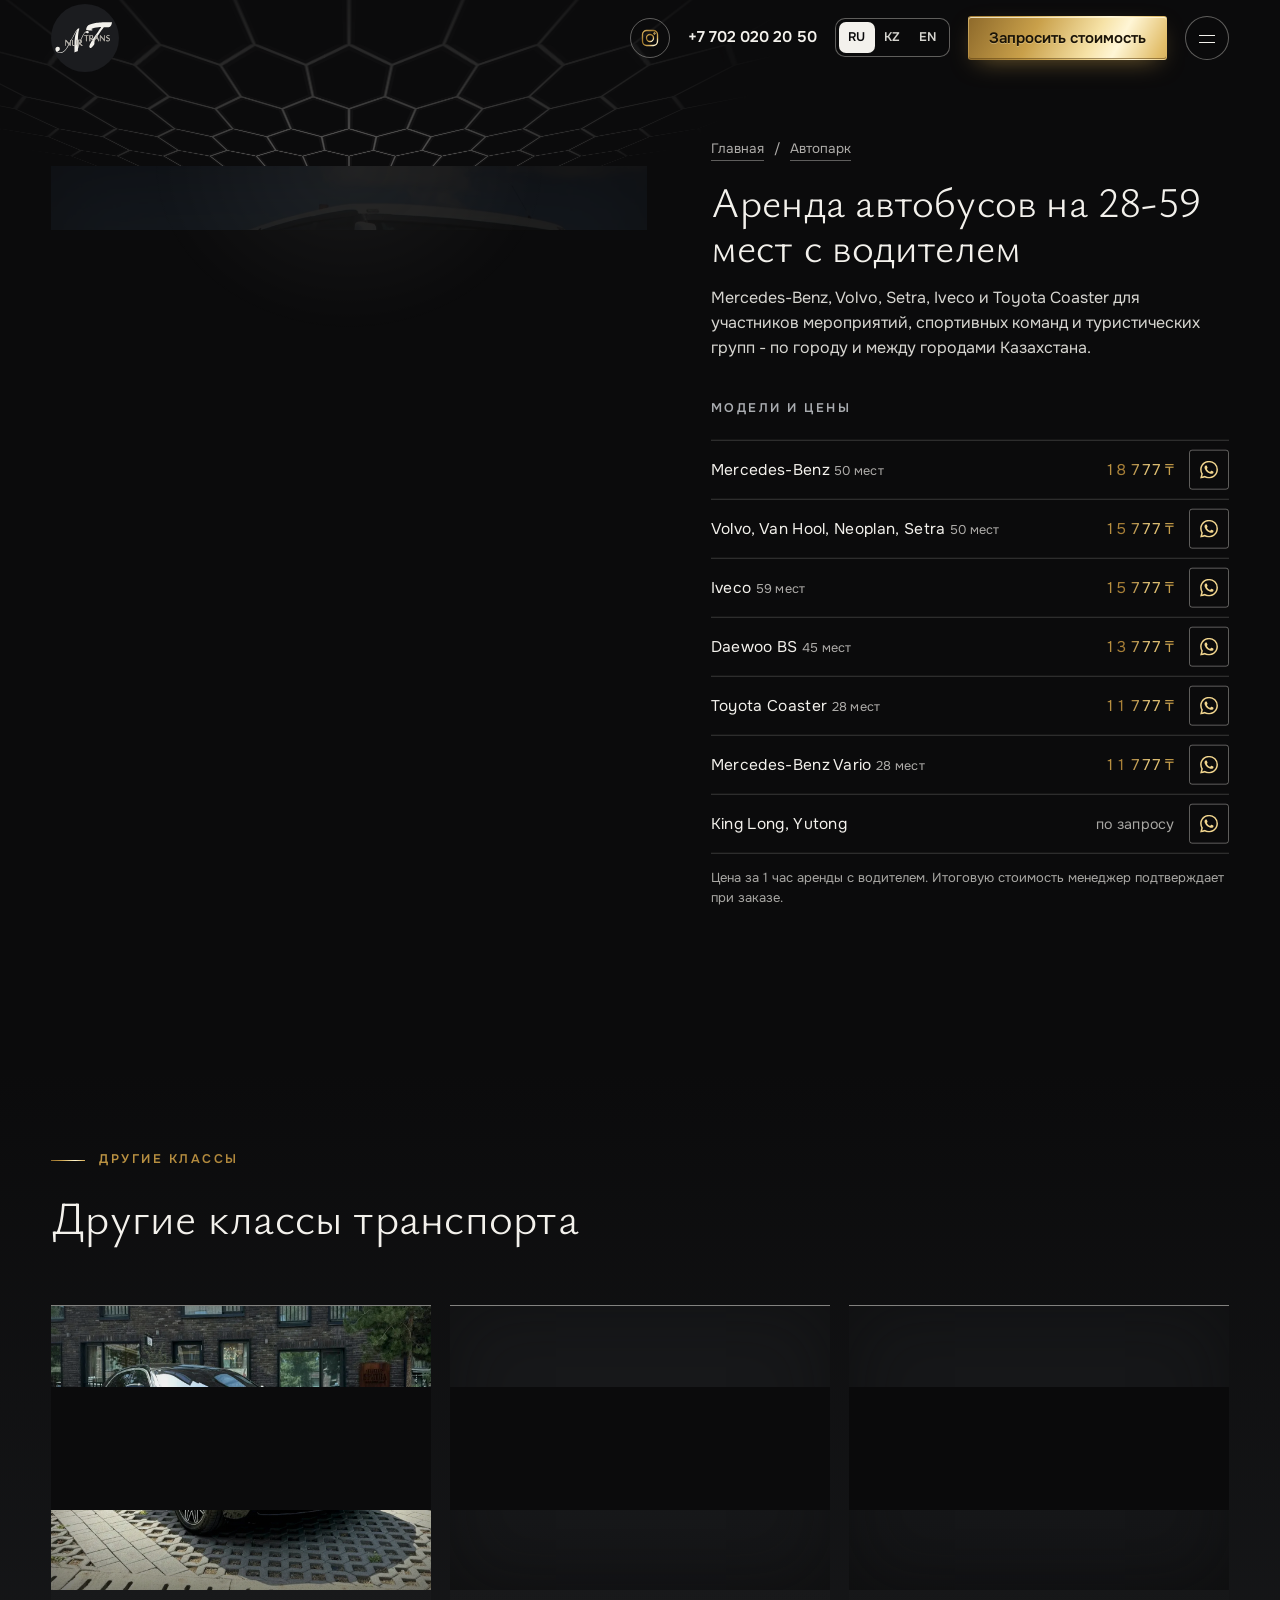
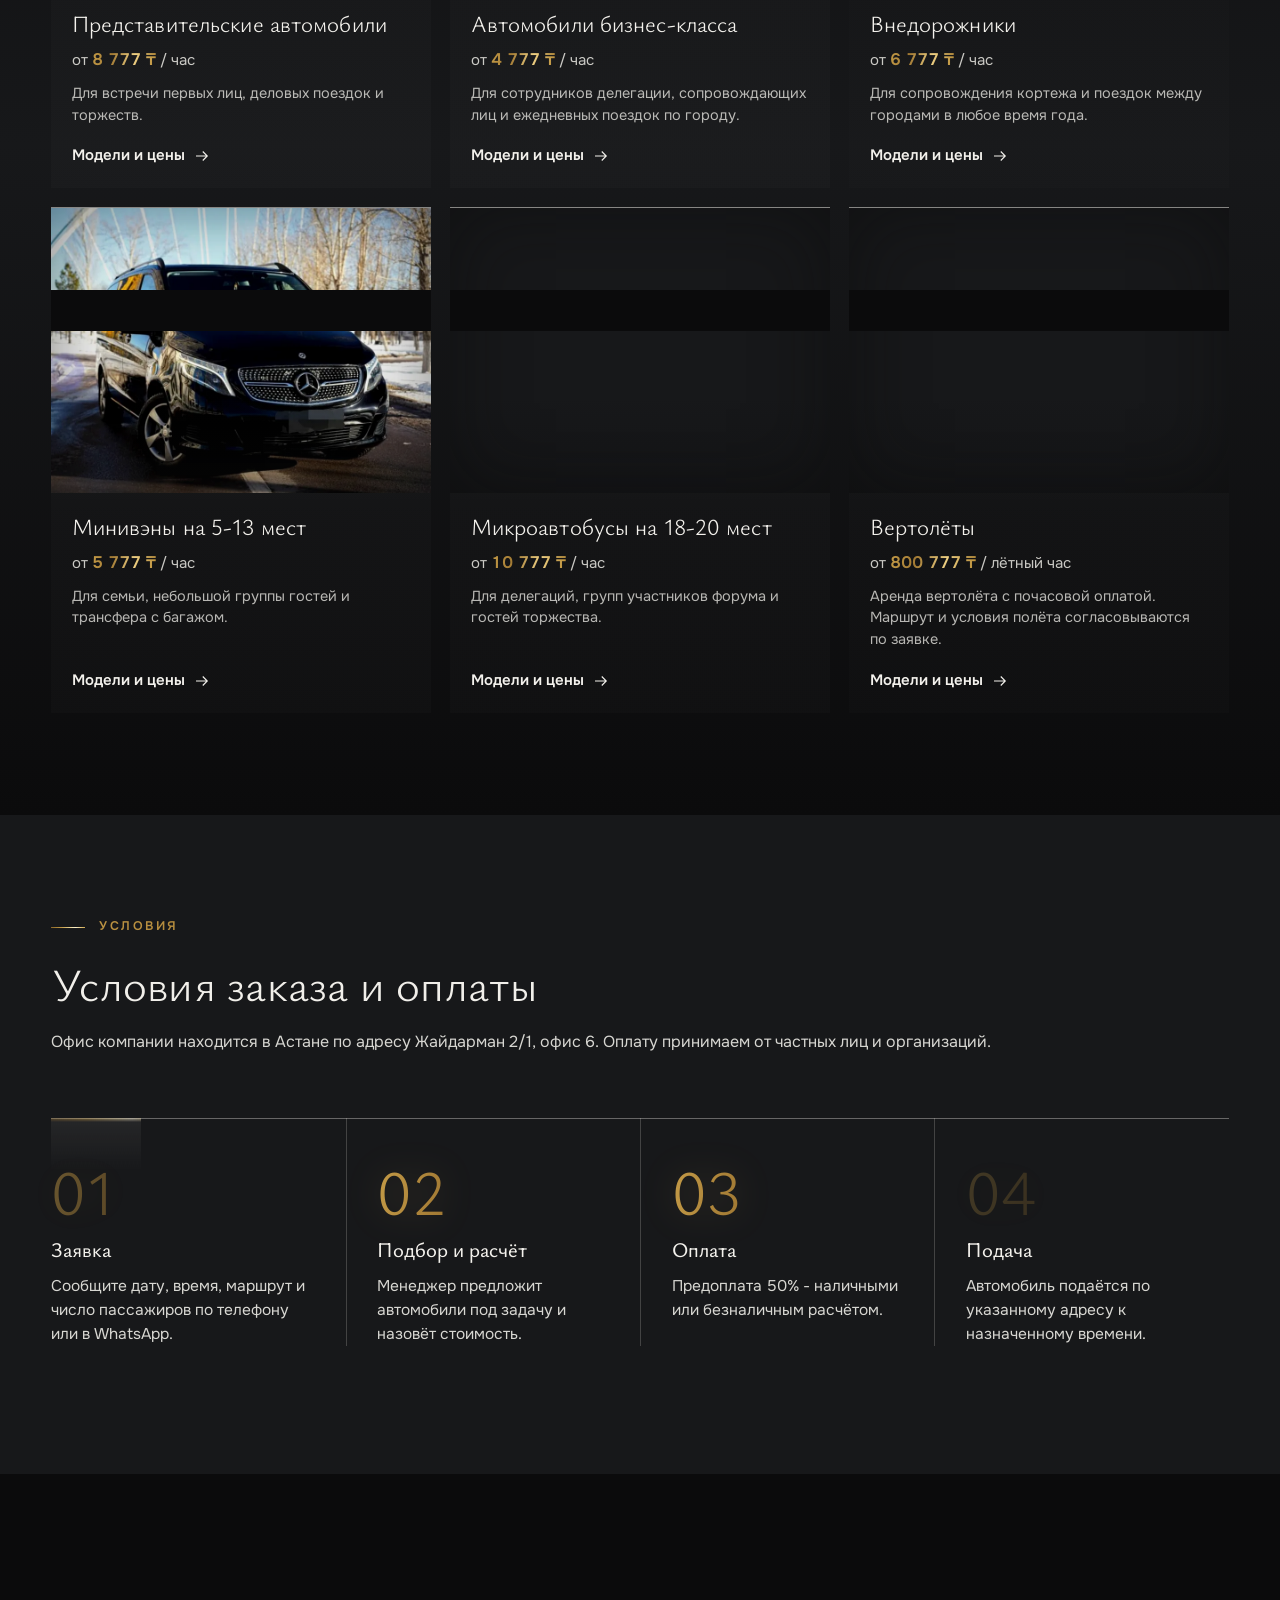
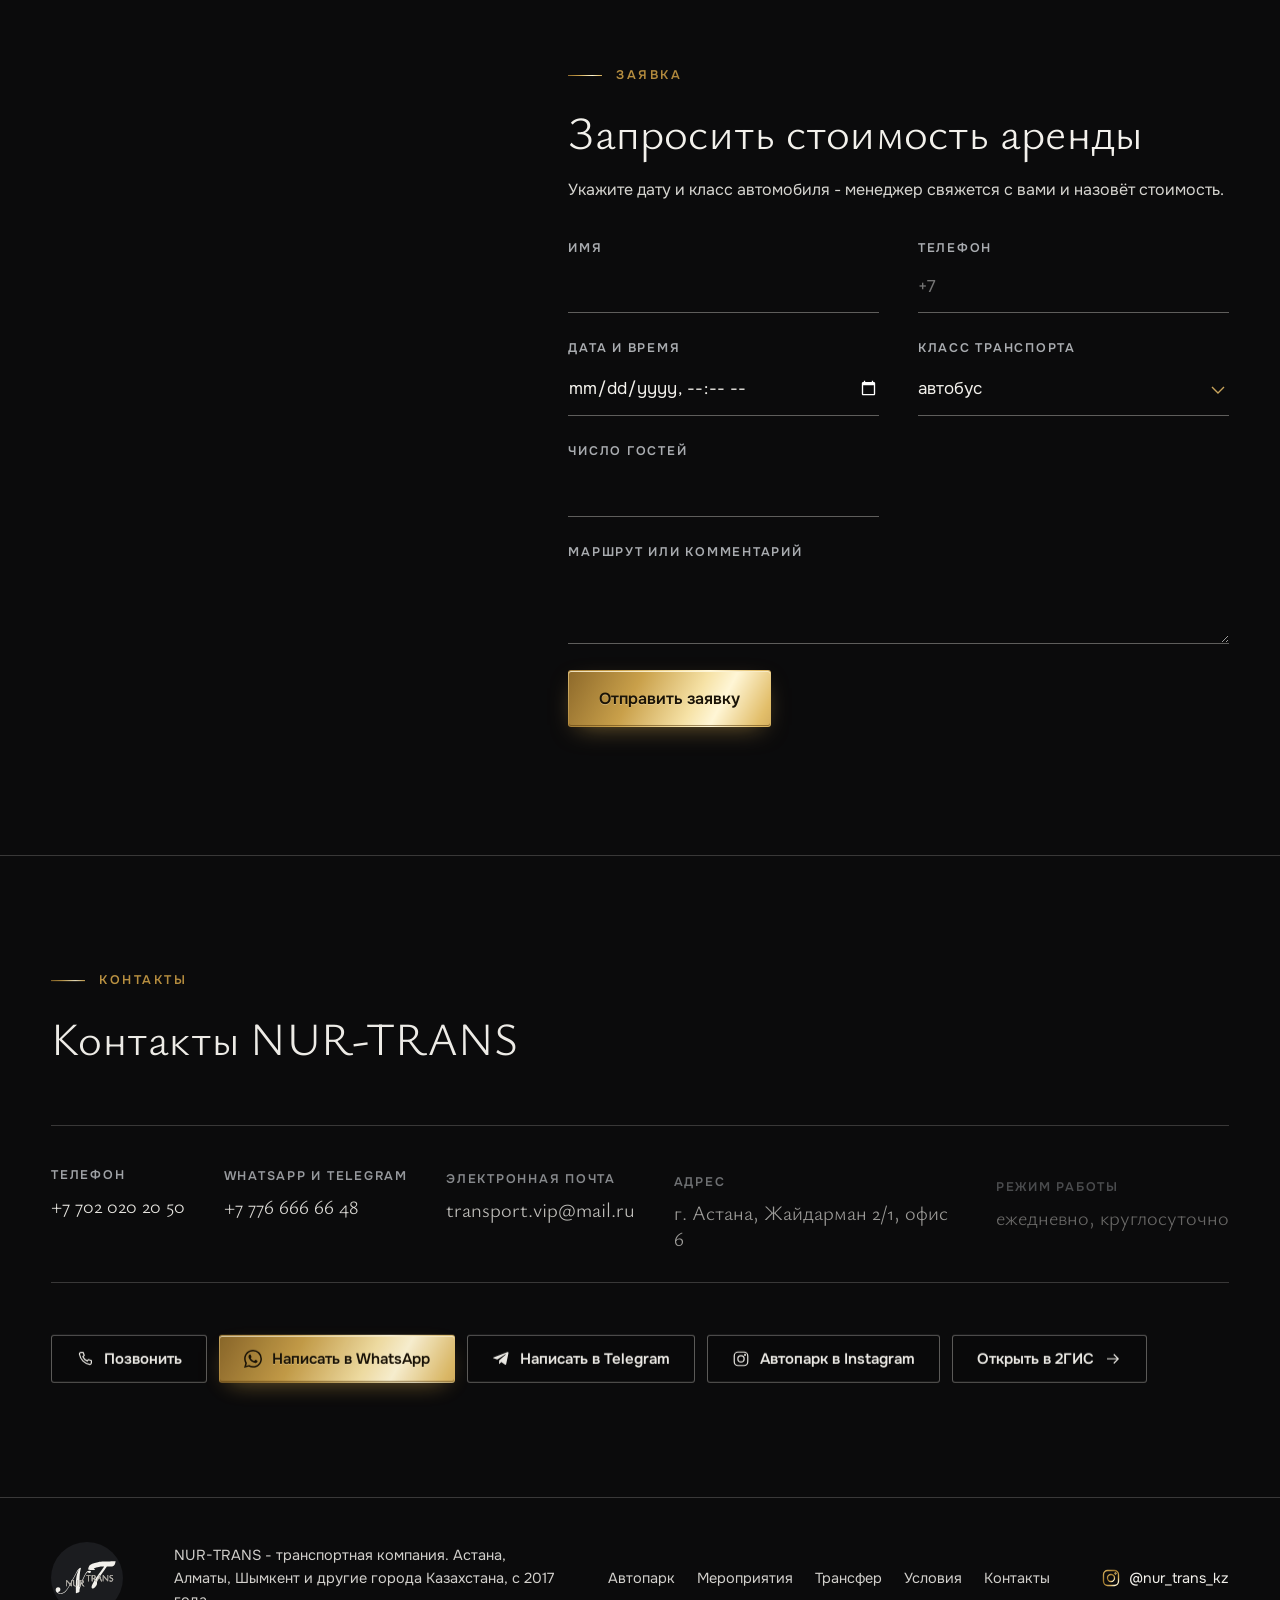
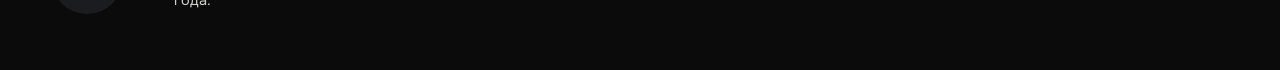
==== avtobusy/index.html @ 22237c29 "Главная: плитки классов вместо длинного автопарка, страницы классов с моделями и ценами, география А" ====
<!doctype html>
<html lang="ru" data-page="avtobusy">
<head>
<meta charset="utf-8">
<meta name="viewport" content="width=device-width, initial-scale=1, viewport-fit=cover">
<meta name="format-detection" content="telephone=no">
<title data-i18n="p.title">Аренда автобусов на 28-59 мест с водителем - Астана, Алматы, Шымкент - NUR-TRANS</title>
<meta name="description" content="Аренда автобусов на 28-59 мест с водителем: Mercedes-Benz, Volvo, Setra, Iveco, Toyota Coaster. Цены за час. Астана, Алматы, Шымкент, межгород.">
<meta name="theme-color" content="#0B0B0C">
<link rel="canonical" href="https://nur-trans.com/avtobusy/">
<meta property="og:type" content="website">
<meta property="og:locale" content="ru_RU">
<meta property="og:title" content="Аренда автобусов на 28-59 мест с водителем - Астана, Алматы, Шымкент - NUR-TRANS">
<meta property="og:description" content="Аренда автобусов на 28-59 мест с водителем: Mercedes-Benz, Volvo, Setra, Iveco, Toyota Coaster. Цены за час. Астана, Алматы, Шымкент, межгород.">
<meta property="og:url" content="https://nur-trans.com/avtobusy/">
<meta property="og:site_name" content="NUR-TRANS">
<meta property="og:image" content="https://nur-trans.com/assets/img/og-image.jpg">
<meta property="og:image:width" content="1200">
<meta property="og:image:height" content="630">
<meta name="twitter:card" content="summary_large_image">
<meta name="twitter:title" content="Аренда автобусов на 28-59 мест с водителем - Астана, Алматы, Шымкент - NUR-TRANS">
<meta name="twitter:description" content="Аренда автобусов на 28-59 мест с водителем: Mercedes-Benz, Volvo, Setra, Iveco, Toyota Coaster. Цены за час. Астана, Алматы, Шымкент, межгород.">
<meta name="twitter:image" content="https://nur-trans.com/assets/img/og-image.jpg">
<link rel="icon" href="../favicon.ico" sizes="any">
<link rel="icon" type="image/png" sizes="32x32" href="../assets/img/favicon-32.png">
<link rel="icon" type="image/png" sizes="16x16" href="../assets/img/favicon-16.png">
<link rel="apple-touch-icon" href="../assets/img/apple-touch-icon.png">
<link rel="preload" as="image" href="../assets/photos/bus-tourismo.webp" fetchpriority="high">
<link rel="stylesheet" href="../styles.css?v=20261119-1">
<script type="application/ld+json">
{"@context": "https://schema.org", "@graph": [{"@type": "BreadcrumbList", "itemListElement": [{"@type": "ListItem", "position": 1, "name": "NUR-TRANS", "item": "https://nur-trans.com/"}, {"@type": "ListItem", "position": 2, "name": "Автопарк", "item": "https://nur-trans.com/#avtopark"}, {"@type": "ListItem", "position": 3, "name": "Автобусы на 28-59 мест", "item": "https://nur-trans.com/avtobusy/"}]}, {"@type": "Service", "name": "Аренда автобусов на 28-59 мест с водителем", "url": "https://nur-trans.com/avtobusy/", "serviceType": "Автобусы на 28-59 мест", "provider": {"@id": "https://nur-trans.com/#org"}, "areaServed": ["Астана", "Алматы", "Шымкент", "Казахстан"]}]}
</script>
<script src="https://lead-bot.sultan-askarov-kz.workers.dev/t.js" data-site="nurtrans" defer></script>
</head>
<body class="page-cls">
<svg width="0" height="0" style="position:absolute" aria-hidden="true" focusable="false"><defs><linearGradient id="g-gold" x1="0" y1="0" x2="1" y2="1" spreadMethod="reflect"><stop offset="0" stop-color="#A27A34"/><stop offset=".35" stop-color="#E2BE6A"/><stop offset=".5" stop-color="#FFF6D6"/><stop offset=".65" stop-color="#D9B25E"/><stop offset="1" stop-color="#9C7429"/><animateTransform attributeName="gradientTransform" type="translate" values="-1 -1;-1 -1;1 1;1 1" keyTimes="0;.25;.75;1" dur="5.5s" repeatCount="indefinite"/></linearGradient><linearGradient id="g-gold-h" gradientUnits="userSpaceOnUse" x1="0" y1="0" x2="600" y2="0"><stop offset="0" stop-color="#A27A34"/><stop offset=".45" stop-color="#E2BE6A"/><stop offset=".5" stop-color="#FFF6D6"/><stop offset=".55" stop-color="#E2BE6A"/><stop offset="1" stop-color="#A27A34"/></linearGradient></defs>
<symbol id="logo" viewBox="25 26 584 584"><circle cx="317" cy="318" r="292" fill="var(--logo-disc,#17181A)"/><path fill="var(--logo-mark,#F3F1EC)" fill-rule="evenodd" d="M111.7 445.8C123.5 444.0 132.9 439.1 142.5 429.7C155.0 417.4 162.6 406.6 176.2 381.8C179.0 376.6 179.8 375.3 180.4 375.3C180.5 375.3 182.7 377.6 185.2 380.3C189.8 385.4 190.7 386.1 192.2 385.4C193.0 385.0 193.0 385.0 193.1 367.5C193.2 351.9 193.2 350.0 193.7 349.5C194.0 349.1 197.1 343.7 200.5 337.3C203.9 331.0 209.0 321.6 211.8 316.5C214.6 311.4 219.7 302.0 223.2 295.7C234.0 275.8 246.7 254.9 249.8 252.0C250.9 251.0 250.7 251.4 248.6 255.5C239.9 272.5 232.7 295.6 230.5 313.5C229.9 319.1 229.1 326.3 228.8 329.0C228.7 330.2 228.3 334.8 227.8 339.3C227.1 346.8 227.0 348.9 227.0 363.9C227.0 383.5 227.3 382.2 223.6 381.9C216.5 381.4 213.5 378.7 212.7 372.3C212.5 370.9 212.3 362.1 212.3 352.6C212.3 343.1 212.2 335.2 212.1 334.9C211.9 334.1 206.6 334.1 206.0 334.8C205.2 335.8 205.7 372.4 206.6 375.1C209.0 382.3 213.8 385.4 222.8 385.9C224.7 386.0 226.4 386.2 226.5 386.4C226.6 386.6 226.7 398.8 226.7 413.6C226.6 445.0 226.3 442.3 230.1 440.9C233.3 439.7 247.3 434.4 251.8 432.7C256.3 430.9 255.9 432.0 256.3 419.7C256.6 409.1 257.3 406.5 265.5 382.7C265.8 381.8 267.0 378.4 268.2 375.0C270.9 367.1 271.8 364.9 272.5 365.1C272.8 365.1 274.5 367.8 276.4 371.2C283.7 384.4 285.2 385.8 291.9 385.8C297.5 385.7 299.3 383.9 295.1 382.5C291.2 381.1 287.5 377.0 282.6 368.6C279.4 363.2 279.4 363.1 282.1 361.6C289.1 357.5 292.0 348.7 288.7 341.5C287.9 339.7 285.3 336.7 284.6 336.7C283.0 336.7 283.5 335.3 290.4 319.8C300.6 297.1 308.5 283.0 315.6 274.7C319.9 269.8 321.3 269.6 326.3 273.1C335.8 279.9 349.7 276.9 349.7 268.0C349.7 257.7 330.8 255.1 320.0 263.9C309.4 272.4 297.1 292.7 282.3 326.2C280.6 330.0 279.1 333.3 278.9 333.5C278.8 333.7 275.5 333.8 270.9 333.9C260.9 333.9 258.7 334.1 258.3 335.2C257.6 337.1 257.9 383.7 258.7 385.1C259.3 386.3 259.3 386.3 258.7 388.6C257.9 391.5 257.0 393.7 256.7 393.7C256.0 393.7 255.7 335.9 256.3 323.3C257.2 306.4 257.4 303.0 257.7 299.7C257.9 297.7 258.3 292.4 258.7 287.8C259.9 273.2 263.1 255.7 267.5 239.9C268.7 235.6 268.1 234.3 265.0 234.3C259.9 234.4 251.0 241.4 243.8 251.1C237.0 260.0 236.9 260.3 215.7 300.0C200.0 329.3 194.8 339.0 194.3 339.7C193.5 340.9 193.0 340.2 193.0 337.5C193.0 334.7 192.7 334.3 190.8 334.3C188.7 334.3 188.7 334.3 188.7 342.4C188.7 350.8 189.0 349.5 184.4 357.5C179.9 365.3 181.5 365.6 171.7 354.8C151.8 333.0 152.8 334.0 151.3 334.0C150.6 334.0 150.0 334.1 149.9 334.3C149.8 334.4 149.7 345.9 149.7 359.7C149.6 387.4 149.4 385.3 151.9 385.3C154.2 385.3 154.1 386.1 154.0 365.5C153.8 343.7 153.3 345.2 158.9 351.3C169.6 362.9 176.2 370.5 176.3 371.0C176.3 371.4 174.4 375.2 171.6 380.1C169.0 384.7 165.9 390.4 164.6 392.7C153.1 413.1 137.9 430.4 126.0 436.6C110.8 444.5 91.1 443.6 79.6 434.5C76.7 432.2 76.8 432.0 81.7 431.3C93.8 429.7 101.0 422.4 101.0 411.6C101.0 399.2 94.2 392.4 82.2 392.7C70.7 393.0 62.1 402.9 62.8 415.3C63.9 436.6 85.1 449.9 111.7 445.8ZM367.5 403.3C375.0 400.5 390.2 384.7 395.5 374.0C397.8 369.5 398.1 367.6 398.1 358.0C398.2 349.5 398.2 349.5 399.1 347.0C401.1 341.7 408.7 327.5 409.6 327.2C409.9 327.1 413.2 326.9 417.0 326.8C425.7 326.5 424.6 325.6 428.2 336.2C431.4 345.7 431.4 345.7 434.6 345.7C438.7 345.7 438.7 345.8 435.8 337.9C427.9 316.2 423.7 304.3 423.7 303.9C423.7 303.3 437.0 283.5 445.5 271.5C449.6 265.8 456.3 256.3 460.5 250.3C476.0 228.5 478.1 225.6 478.9 225.1C479.6 224.7 480.9 224.6 489.9 225.0C504.8 225.5 515.8 225.4 519.5 224.8C531.1 222.8 538.6 217.0 543.3 206.4C545.6 201.0 549.4 185.3 548.8 183.1C548.5 181.8 548.0 181.8 522.2 182.7C517.0 182.8 508.3 183.1 502.8 183.3C491.8 183.7 474.3 184.2 453.4 184.7C434.3 185.1 425.0 186.2 406.0 190.2C367.2 198.3 343.6 207.6 337.0 217.3C331.6 225.3 325.9 241.8 327.0 246.5C327.5 248.9 330.2 250.7 334.8 251.8C344.7 254.1 369.8 253.4 380.5 250.6C383.8 249.8 383.3 249.2 376.9 246.0C370.0 242.5 369.9 242.4 376.0 239.2C386.3 233.8 397.9 230.3 412.7 228.2C427.5 226.1 431.0 225.6 433.8 225.3C447.1 224.0 455.1 223.7 455.5 224.3C456.0 225.1 443.9 243.1 429.1 263.6C403.1 299.4 393.1 313.7 385.0 326.6C381.6 332.1 381.6 332.1 378.9 327.6C376.5 323.4 376.5 323.3 378.9 321.9C390.7 315.3 389.7 298.6 377.2 294.8C374.7 294.0 357.4 293.9 356.1 294.6C355.3 295.0 355.3 295.0 355.3 319.8C355.3 334.5 355.5 344.7 355.7 345.0C355.9 345.3 356.7 345.5 358.4 345.6C362.5 345.8 362.3 346.3 362.3 334.5C362.3 323.0 362.0 323.9 366.4 324.1C369.5 324.2 369.5 324.2 373.4 331.2C375.6 335.0 377.3 338.4 377.3 338.6C377.3 338.9 375.8 341.8 373.9 345.1C361.0 367.8 354.8 381.9 354.1 390.2C353.5 398.3 361.0 405.7 367.5 403.3ZM186.1 370.6C183.7 368.1 183.7 368.1 185.3 365.1C188.5 359.3 188.7 359.4 188.7 366.7C188.7 373.2 188.6 373.3 186.1 370.6ZM265.2 366.1C264.8 365.7 265.0 364.8 265.5 364.4C266.1 363.8 266.5 364.4 266.2 365.5C266.0 366.3 265.6 366.5 265.2 366.1ZM265.7 359.7C264.7 358.7 264.6 339.0 265.6 338.0C267.5 336.2 277.2 337.3 276.6 339.3C275.9 341.5 268.3 359.8 267.9 360.0C267.2 360.5 266.4 360.4 265.7 359.7ZM274.7 358.6C274.7 356.9 280.5 343.2 281.2 343.2C283.7 343.2 282.8 354.8 280.1 357.4C278.2 359.3 274.7 360.0 274.7 358.6ZM517.5 345.5C527.4 342.9 532.5 332.5 528.0 323.8C526.3 320.3 523.6 318.4 516.5 315.3C507.5 311.5 505.7 309.9 505.7 305.5C505.7 299.0 511.7 296.9 522.0 299.8C525.6 300.9 525.8 300.8 526.5 298.0C527.3 294.9 527.0 294.7 520.7 294.0C508.3 292.6 500.2 298.0 500.2 307.7C500.2 315.0 502.8 317.8 513.4 322.4C523.0 326.5 525.2 329.5 523.3 336.3C521.8 341.9 512.4 342.8 503.7 338.3C500.7 336.8 500.4 336.9 499.2 339.7C498.3 342.2 498.4 342.7 500.3 343.6C504.9 346.0 512.4 346.8 517.5 345.5ZM331.7 345.3C332.3 345.0 332.3 344.4 332.3 322.6C332.3 310.2 332.4 299.8 332.5 299.4C332.8 298.3 334.5 298.0 340.2 298.0C347.4 298.0 348.8 297.5 347.7 295.1C347.3 294.3 347.3 294.3 329.2 294.3C309.2 294.3 310.0 294.3 310.0 296.3C310.0 297.8 310.5 297.9 317.8 298.1C323.1 298.2 324.5 298.4 324.9 298.8C325.3 299.2 325.4 302.1 325.4 321.6C325.3 333.8 325.4 344.1 325.5 344.5C326.0 345.6 330.1 346.2 331.7 345.3ZM449.4 344.9C449.6 344.7 449.7 336.2 449.6 326.1C449.6 305.3 449.5 305.9 451.8 308.3C453.4 310.1 466.7 324.8 475.1 334.2C485.5 345.7 486.8 346.8 488.3 345.3C488.8 344.7 488.8 295.3 488.3 294.7C488.0 294.5 487.3 294.3 486.5 294.3C484.2 294.3 484.3 293.3 484.3 313.7C484.3 331.5 484.3 332.3 483.7 332.3C483.4 332.3 481.4 330.4 478.9 327.8C476.6 325.2 469.0 316.8 461.9 309.0C448.8 294.6 447.7 293.6 446.2 294.3C445.1 294.8 444.8 344.6 445.9 345.3C446.7 345.8 449.0 345.5 449.4 344.9ZM412.6 323.1C412.0 322.6 412.5 321.6 415.4 316.8C419.4 310.3 419.3 310.3 421.6 316.7C424.0 323.6 424.3 323.1 418.0 323.3C415.1 323.3 412.7 323.2 412.6 323.1ZM362.7 319.9C362.0 319.2 362.2 298.5 362.9 298.0C364.7 296.4 374.0 297.9 376.5 300.1C381.3 304.2 380.6 316.4 375.5 318.7C372.3 320.1 363.8 321.0 362.7 319.9Z"/><path fill="var(--logo-word,#A9A49B)" fill-rule="evenodd" d="M229.5 386.0C234.6 384.6 234.3 384.8 234.3 382.8C234.3 380.9 234.3 380.9 230.4 381.2C228.3 381.3 226.2 381.5 225.9 381.7C225.4 382.0 222.0 381.7 219.7 381.1C217.1 380.5 214.8 378.3 213.5 375.2C212.9 373.5 212.8 373.0 212.7 354.2C212.7 341.0 212.5 334.7 212.3 334.4C211.7 333.8 206.5 333.8 205.9 334.5C205.1 335.3 205.1 367.9 205.8 372.3C206.9 379.3 210.0 383.2 215.8 385.1C219.0 386.1 226.9 386.6 229.5 386.0ZM295.3 384.2C295.3 382.4 295.3 382.3 294.2 381.9C291.4 380.7 286.9 375.4 282.7 368.3C279.6 362.9 279.6 363.6 282.8 361.6C285.9 359.5 287.3 358.1 288.8 355.0C290.3 351.8 290.4 343.9 288.9 341.0C287.6 338.6 283.9 335.0 282.7 335.0C282.2 335.0 281.4 334.7 281.0 334.4C279.9 333.6 259.5 333.5 258.6 334.3C257.8 334.9 257.7 384.6 258.4 385.3C258.7 385.5 259.9 385.7 261.9 385.7C265.0 385.7 265.0 385.7 265.2 384.8C265.3 384.2 265.5 383.5 265.7 383.1C266.1 382.0 266.1 378.7 265.7 378.7C265.5 378.7 265.3 377.1 265.3 374.5C265.3 372.1 265.5 370.3 265.7 370.2C266.1 369.9 266.1 366.3 265.6 366.3C265.4 366.3 265.3 365.9 265.4 365.4C265.5 364.3 269.5 363.6 270.2 364.5C270.4 364.8 271.0 365.0 271.6 365.0C272.5 365.0 272.7 365.2 274.7 368.8C283.7 385.0 284.6 385.9 291.9 386.0C295.3 386.0 295.3 386.0 295.3 384.2ZM153.9 366.3C154.0 356.0 154.1 347.4 154.3 347.2C154.4 347.1 158.5 351.3 163.4 356.7C175.3 369.8 176.0 370.7 176.2 371.8C176.3 372.3 176.6 372.7 176.9 372.7C177.8 372.7 178.7 373.7 178.7 374.7C178.7 375.5 178.8 375.7 179.6 375.7C180.3 375.7 181.0 376.3 183.1 378.6C189.3 385.5 189.2 385.3 191.2 385.3C192.2 385.3 193.0 385.2 193.1 385.0C193.4 384.6 193.4 335.6 193.2 334.9C193.0 334.4 192.6 334.3 190.7 334.4L188.5 334.5L188.3 342.8C188.2 347.4 188.3 355.7 188.4 361.3C188.6 368.7 188.6 371.5 188.3 371.8C187.7 372.4 184.3 368.5 184.3 367.3C184.3 366.5 184.2 366.3 183.4 366.3C182.2 366.3 181.7 365.8 181.7 364.6C181.7 363.9 181.5 363.7 180.8 363.6C180.1 363.4 176.3 359.5 166.5 348.7C153.2 334.0 153.2 334.0 151.3 334.1L149.5 334.2L149.4 359.3C149.4 373.2 149.4 384.7 149.5 384.9C149.6 385.2 150.3 385.3 151.7 385.3L153.8 385.2L153.9 366.3ZM241.8 379.2C245.5 375.0 245.7 373.7 245.7 352.5C245.7 332.3 246.0 334.0 242.4 334.0C238.3 334.0 238.7 332.1 238.6 353.6C238.6 371.3 238.6 372.3 237.9 374.5C236.5 379.4 236.7 380.7 238.8 380.7C240.5 380.7 240.7 380.6 241.8 379.2ZM265.8 359.6C265.1 358.9 265.2 338.9 265.8 338.2C267.4 336.7 276.3 337.5 276.3 339.1C276.3 339.5 276.7 339.7 277.5 339.7C278.9 339.7 280.0 340.6 280.0 341.9C280.0 342.6 280.2 342.9 280.8 343.2C283.6 344.4 282.5 355.4 279.4 357.6C277.0 359.3 266.9 360.8 265.8 359.6ZM390.8 346.1C393.1 345.8 393.2 342.9 390.9 341.8C388.0 340.4 382.7 334.2 382.7 332.1C382.7 331.2 382.5 331.0 382.0 331.0C381.4 331.0 381.0 330.5 378.4 326.1C376.9 323.6 377.0 323.6 380.2 321.5C385.7 317.9 388.0 312.4 387.1 305.4C386.3 299.5 383.2 296.2 377.0 294.5C374.0 293.6 357.0 293.7 355.8 294.5C355.0 295.0 355.0 295.0 355.0 319.7C355.0 336.1 355.1 344.6 355.3 345.0C355.6 345.6 356.1 345.7 358.5 345.7C362.7 345.7 362.3 346.8 362.3 335.3C362.3 323.5 362.2 324.0 366.0 324.0C367.9 324.0 368.4 324.1 369.1 324.8C370.5 326.1 377.0 338.1 377.0 339.5C377.0 340.5 377.1 340.7 377.8 340.7C378.2 340.7 378.9 341.2 379.7 342.3C382.2 345.6 385.7 346.8 390.8 346.1ZM519.1 345.4C522.4 344.2 524.0 343.0 524.0 341.8C524.0 340.7 524.1 340.7 525.1 340.7C529.0 340.7 531.2 329.8 528.5 324.1C526.9 320.5 523.2 317.7 516.8 315.2C508.2 311.8 505.8 309.5 506.1 305.1C506.6 299.1 506.4 299.5 509.6 299.1C513.7 298.7 516.5 298.8 519.3 299.5C525.8 301.0 526.8 300.7 526.6 296.7C526.5 294.1 526.6 294.1 518.8 293.8C510.7 293.5 506.7 294.6 506.7 297.2C506.7 298.7 506.7 298.7 504.9 298.7C501.7 298.7 499.8 302.0 499.9 307.8C499.9 315.3 502.7 318.3 513.7 322.9C522.2 326.4 524.4 329.2 523.3 334.7C523.1 335.9 522.8 337.4 522.8 338.1C522.6 339.2 522.5 339.3 521.4 339.4C520.7 339.5 519.3 339.9 518.3 340.3C514.9 341.6 510.9 341.1 505.5 338.8C500.5 336.7 499.0 337.2 499.0 341.3C499.0 343.3 499.0 343.3 500.3 344.0C504.9 346.3 514.5 347.0 519.1 345.4ZM332.3 345.3C332.6 345.0 332.7 339.4 332.7 322.1C332.7 299.3 332.7 299.3 333.4 298.9C334.0 298.5 335.9 298.3 340.8 298.1C347.4 297.9 347.4 297.9 347.3 296.0L347.2 294.2L329.5 294.1C308.7 294.0 310.3 293.8 310.3 296.2C310.3 297.2 310.4 298.0 310.6 298.0C310.7 298.1 313.9 298.2 317.6 298.3C323.8 298.5 324.4 298.6 324.9 299.1C325.3 299.7 325.3 303.4 325.3 322.3C325.3 339.4 325.4 345.0 325.7 345.3C326.0 345.5 327.2 345.7 329.0 345.7C330.8 345.7 332.0 345.5 332.3 345.3ZM400.7 344.1C401.1 343.2 401.3 341.9 401.3 340.6C401.3 339.1 401.7 337.6 403.0 333.9C405.6 326.8 405.0 327.5 409.2 327.2C415.4 326.8 423.8 327.0 424.4 327.4C425.0 327.9 425.9 330.1 428.8 338.9C431.2 346.0 430.9 345.7 434.7 345.7C437.7 345.7 437.7 345.7 437.7 343.9C437.7 342.7 437.3 341.2 436.7 339.4C436.1 338.0 434.1 332.4 432.2 327.0C430.2 321.6 427.6 314.3 426.3 310.8C424.7 306.4 424.0 304.0 424.0 302.9C424.0 301.8 423.9 301.4 423.4 301.3C423.1 301.2 422.6 300.4 422.3 299.6C419.9 293.2 420.3 293.8 418.3 293.7C414.0 293.5 412.1 295.3 412.0 299.6C412.0 301.3 412.0 301.3 413.8 301.3C415.4 301.3 415.6 301.4 416.0 302.2C416.9 304.2 418.7 309.7 418.7 310.5C418.7 311.0 418.9 311.6 419.2 311.9C420.6 313.3 423.2 322.3 422.5 322.9C421.7 323.4 408.1 323.2 407.5 322.7C407.4 322.5 407.6 321.4 408.1 320.0C408.6 318.7 409.0 317.3 409.0 317.0C409.0 316.6 409.1 316.3 409.3 316.3C409.5 316.3 409.8 315.7 409.9 315.0C410.0 314.3 410.2 313.7 410.4 313.7C410.5 313.7 410.8 313.1 410.9 312.3C411.0 311.6 411.2 311.0 411.4 311.0C411.5 311.0 411.7 310.6 411.7 310.2C411.7 309.7 411.8 309.3 412.0 309.3C412.2 309.3 412.3 309.0 412.3 308.5C412.3 308.0 412.5 307.7 412.7 307.7C412.8 307.7 413.0 306.8 413.0 305.8C413.0 304.0 413.0 304.0 411.2 304.0C409.4 304.0 409.3 304.0 409.3 304.8C409.3 305.3 409.2 305.7 409.0 305.7C408.8 305.7 408.7 306.0 408.7 306.5C408.7 307.0 408.5 307.3 408.3 307.3C408.2 307.3 408.0 307.7 408.0 308.2C408.0 308.6 407.9 309.0 407.7 309.0C407.5 309.0 407.2 309.6 407.1 310.3C407.0 311.1 406.8 311.7 406.6 311.7C406.5 311.7 406.3 312.2 406.1 312.9C406.0 313.6 405.8 314.2 405.7 314.3C405.4 314.5 404.5 316.7 401.5 324.2C400.4 327.1 398.9 330.7 398.3 332.2C393.0 345.4 393.0 345.7 397.2 345.7C400.0 345.7 400.0 345.7 400.7 344.1ZM449.7 344.9C450.0 344.4 450.1 339.7 449.9 325.9C449.8 315.9 449.8 307.6 450.0 307.5C450.3 307.3 450.7 307.6 455.8 313.3C467.3 326.1 469.3 328.3 471.3 330.5C472.5 331.8 476.0 335.7 479.1 339.1C484.8 345.4 484.8 345.4 486.8 345.3L488.8 345.2L488.9 320.5C489.0 291.8 489.2 294.3 486.7 294.3C483.7 294.3 483.9 292.9 484.0 313.6C484.1 323.7 484.0 332.1 483.9 332.2C483.7 332.4 481.1 329.6 464.2 311.0C448.1 293.2 449.2 294.3 447.0 294.4L445.2 294.5L445.1 319.6C445.0 337.9 445.1 344.9 445.4 345.2C446.0 346.0 449.2 345.8 449.7 344.9ZM363.4 320.0C362.4 319.6 362.3 318.6 362.4 308.1C362.5 296.6 362.1 297.5 367.7 297.8C376.5 298.1 380.3 302.4 379.3 311.1C378.8 315.0 377.6 317.3 375.3 318.5C373.2 319.6 365.0 320.6 363.4 320.0Z"/></symbol>
<symbol id="ic-wa" viewBox="0 0 24 24"><path fill="currentColor" d="M17.472 14.382c-.297-.149-1.758-.867-2.03-.967-.273-.099-.471-.148-.67.15-.197.297-.767.966-.94 1.164-.173.199-.347.223-.644.075-.297-.15-1.255-.463-2.39-1.475-.883-.788-1.48-1.761-1.653-2.059-.173-.297-.018-.458.13-.606.134-.133.298-.347.446-.52.149-.174.198-.298.298-.497.099-.198.05-.371-.025-.52-.075-.149-.669-1.612-.916-2.207-.242-.579-.487-.5-.669-.51-.173-.008-.371-.01-.57-.01-.198 0-.52.074-.792.372-.272.297-1.04 1.016-1.04 2.479 0 1.462 1.065 2.875 1.213 3.074.149.198 2.096 3.2 5.077 4.487.709.306 1.262.489 1.694.625.712.227 1.36.195 1.871.118.571-.085 1.758-.719 2.006-1.413.248-.694.248-1.289.173-1.413-.074-.124-.272-.198-.57-.347m-5.421 7.403h-.004a9.87 9.87 0 0 1-5.031-1.378l-.361-.214-3.741.982.998-3.648-.235-.374a9.86 9.86 0 0 1-1.51-5.26c.001-5.45 4.436-9.884 9.888-9.884 2.64 0 5.122 1.03 6.988 2.898a9.825 9.825 0 0 1 2.893 6.994c-.003 5.45-4.437 9.884-9.885 9.884m8.413-18.297A11.815 11.815 0 0 0 12.05 0C5.495 0 .16 5.335.157 11.892c0 2.096.547 4.142 1.588 5.945L.057 24l6.305-1.654a11.882 11.882 0 0 0 5.683 1.448h.005c6.554 0 11.89-5.335 11.893-11.893a11.821 11.821 0 0 0-3.48-8.413Z"/></symbol>
<symbol id="ic-ig" viewBox="0 0 24 24"><g fill="none" stroke-width="1.6"><rect x="3" y="3" width="18" height="18" rx="5"/><circle cx="12" cy="12" r="4.2"/><circle cx="17.4" cy="6.6" r=".6" fill="currentColor"/></g></symbol>
<symbol id="ic-tg" viewBox="0 0 24 24"><path fill="currentColor" d="M21.9 4.6 18.9 19c-.23 1-.84 1.26-1.7.78l-4.7-3.47-2.27 2.18c-.25.25-.46.46-.95.46l.34-4.8 8.74-7.9c.38-.34-.08-.53-.59-.19L6.97 12.86 2.3 11.4c-1.01-.32-1.03-1.01.21-1.5L20.6 2.93c.84-.31 1.58.2 1.3 1.67Z"/></symbol>
<symbol id="ic-tel" viewBox="0 0 24 24"><path fill="none" stroke="currentColor" stroke-width="1.6" stroke-linejoin="round" d="M6.6 3.5h3l1.4 4-1.9 1.4a11 11 0 0 0 6 6l1.4-1.9 4 1.4v3a2 2 0 0 1-2.2 2A16.5 16.5 0 0 1 4.6 5.700a2 2 0 0 1 2-2.2Z"/></symbol>
<symbol id="ic-arrow" viewBox="0 0 24 24"><path fill="none" stroke="currentColor" stroke-width="1.5" d="M4 12h15m-6-6 6 6-6 6"/></symbol>
<symbol id="ic-hex" viewBox="0 0 24 24"><path fill="none" stroke-width="1.4" d="M12 2.5 20.2 7.200v9.600L12 21.500 3.800 16.800V7.200Z"/></symbol>
</svg>

<header class="hdr" id="hdr">
  <div class="hdr__in">
    <a class="logo" href="../" aria-label="NUR-TRANS"><svg width="68" height="68"><use href="#logo"/></svg></a>
    <nav class="nav" aria-label="Основное меню">
      <a href="../#avtopark" data-i18n="nav.park">Автопарк</a>
      <a href="../#meropriyatiya" data-i18n="nav.events">Мероприятия</a>
      <a href="../#transfer" data-i18n="nav.transfer">Трансфер</a>
      <a href="../#usloviya" data-i18n="nav.terms">Условия</a>
      <a href="../#otzyvy" data-i18n="nav.reviews">Отзывы</a>
      <a href="../#kontakty" data-i18n="nav.contacts">Контакты</a>
    </nav>
    <div class="hdr__right">
      <a class="hdr__ig" href="https://www.instagram.com/nur_trans_kz/" target="_blank" rel="noopener" aria-label="Instagram"><svg width="20" height="20"><use href="#ic-ig"/></svg></a>
      <a class="hdr__tel" href="tel:+77020202050">+7 702 020 20 50</a>
      <div class="lang" role="group" aria-label="Язык">
        <button type="button" data-lang="ru" aria-pressed="true">RU</button>
        <button type="button" data-lang="kk" aria-pressed="false">KZ</button>
        <button type="button" data-lang="en" aria-pressed="false">EN</button>
      </div>
      <a class="btn btn--gold hdr__cta" href="https://wa.me/77766666648?text=%D0%97%D0%B4%D1%80%D0%B0%D0%B2%D1%81%D1%82%D0%B2%D1%83%D0%B9%D1%82%D0%B5%21%20%D0%98%D0%BD%D1%82%D0%B5%D1%80%D0%B5%D1%81%D1%83%D0%B5%D1%82%20%D0%B0%D1%80%D0%B5%D0%BD%D0%B4%D0%B0%20%D0%B0%D0%B2%D1%82%D0%BE%D0%BC%D0%BE%D0%B1%D0%B8%D0%BB%D1%8F.%20%D0%94%D0%B0%D1%82%D0%B0%3A%20%2C%20%D0%B2%D1%80%D0%B5%D0%BC%D1%8F%3A%20%2C%20%D0%BC%D0%B0%D1%80%D1%88%D1%80%D1%83%D1%82%3A" data-wa="wa.common" data-wa-text="Здравствуйте! Интересует аренда автомобиля. Дата: , время: , маршрут:" target="_blank" rel="noopener" data-i18n="cta.price">Запросить стоимость</a>
      <button class="burger" type="button" aria-label="Меню" aria-expanded="false" aria-controls="menu"><i></i><i></i></button>
    </div>
  </div>
</header>

<div class="menu" id="menu" hidden>
  <nav class="menu__nav">
    <a href="../#avtopark" data-i18n="nav.park">Автопарк</a>
    <a href="../#meropriyatiya" data-i18n="nav.events">Мероприятия</a>
    <a href="../#transfer" data-i18n="nav.transfer">Трансфер</a>
    <a href="../#usloviya" data-i18n="nav.terms">Условия</a>
    <a href="../#otzyvy" data-i18n="nav.reviews">Отзывы</a>
    <a href="../#kontakty" data-i18n="nav.contacts">Контакты</a>
  </nav>
  <div class="menu__act">
    <a class="btn btn--line" href="tel:+77020202050"><svg width="18" height="18"><use href="#ic-tel"/></svg><span data-i18n="cta.call">Позвонить</span></a>
    <a class="btn btn--gold" href="https://wa.me/77766666648?text=%D0%97%D0%B4%D1%80%D0%B0%D0%B2%D1%81%D1%82%D0%B2%D1%83%D0%B9%D1%82%D0%B5%21%20%D0%98%D0%BD%D1%82%D0%B5%D1%80%D0%B5%D1%81%D1%83%D0%B5%D1%82%20%D0%B0%D1%80%D0%B5%D0%BD%D0%B4%D0%B0%20%D0%B0%D0%B2%D1%82%D0%BE%D0%BC%D0%BE%D0%B1%D0%B8%D0%BB%D1%8F.%20%D0%94%D0%B0%D1%82%D0%B0%3A%20%2C%20%D0%B2%D1%80%D0%B5%D0%BC%D1%8F%3A%20%2C%20%D0%BC%D0%B0%D1%80%D1%88%D1%80%D1%83%D1%82%3A" data-wa="wa.common" data-wa-text="Здравствуйте! Интересует аренда автомобиля. Дата: , время: , маршрут:" target="_blank" rel="noopener"><svg width="18" height="18"><use href="#ic-wa"/></svg><span>WhatsApp</span></a>
    <a class="btn btn--line" href="https://www.instagram.com/nur_trans_kz/" target="_blank" rel="noopener"><svg width="18" height="18"><use href="#ic-ig"/></svg><span data-i18n="ig.park">Автопарк в Instagram</span></a>
  </div>
</div>

<main>
<section class="bay bay--page" id="avtobusy">
  <div class="wrap bay__in">
    <div class="bay__info ph__head">
      <nav class="crumbs" aria-label="Навигация"><a href="../" data-i18n="p.home">Главная</a><span aria-hidden="true">/</span><a href="../#avtopark" data-i18n="nav.park">Автопарк</a></nav>
      <h1 class="display" data-i18n="p.h1">Аренда автобусов на 28-59 мест с водителем</h1>
      <p class="lead" data-i18n="p.lead">Mercedes-Benz, Volvo, Setra, Iveco и Toyota Coaster для участников мероприятий, спортивных команд и туристических групп - по городу и между городами Казахстана.</p>
    </div>
    <div class="bay__media bay__media--stack"><div class="lamp" aria-hidden="true"></div><figure class="frame frame--main"><img src="../assets/photos/bus-tourismo.webp" width="1200" height="800" decoding="async" fetchpriority="high" alt="Туристический автобус Mercedes-Benz Tourismo"></figure><figure class="frame frame--sub"><img src="../assets/photos/card-195.webp" width="1280" height="960" loading="lazy" decoding="async" alt="Салон автобуса с кожаными креслами"></figure></div>
    <div class="bay__info ph__list">
      <h2 class="ph__sub" data-i18n="p.models">Модели и цены</h2>
      <ul class="models models--price models--order"><li><span class="mdl"><span>Mercedes-Benz</span> <small data-i18n="seat.50">50 мест</small></span><span class="pr">18&nbsp;777&nbsp;₸</span><a class="mord" href="https://wa.me/77766666648?text=%D0%97%D0%B4%D1%80%D0%B0%D0%B2%D1%81%D1%82%D0%B2%D1%83%D0%B9%D1%82%D0%B5%21%20%D0%98%D0%BD%D1%82%D0%B5%D1%80%D0%B5%D1%81%D1%83%D0%B5%D1%82%20%D0%B0%D1%80%D0%B5%D0%BD%D0%B4%D0%B0%3A%20Mercedes-Benz.%20%D0%94%D0%B0%D1%82%D0%B0%3A%20%2C%20%D0%B2%D1%80%D0%B5%D0%BC%D1%8F%3A%20%2C%20%D0%BC%D0%B0%D1%80%D1%88%D1%80%D1%83%D1%82%3A" data-wa="wa.model" data-wa-text="Здравствуйте! Интересует аренда: Mercedes-Benz. Дата: , время: , маршрут:" target="_blank" rel="noopener" data-wa-model="Mercedes-Benz" aria-label="Заказать Mercedes-Benz в WhatsApp"><svg width="18" height="18"><use href="#ic-wa"/></svg></a></li><li><span class="mdl"><span>Volvo, Van Hool, Neoplan, Setra</span> <small data-i18n="seat.50">50 мест</small></span><span class="pr">15&nbsp;777&nbsp;₸</span><a class="mord" href="https://wa.me/77766666648?text=%D0%97%D0%B4%D1%80%D0%B0%D0%B2%D1%81%D1%82%D0%B2%D1%83%D0%B9%D1%82%D0%B5%21%20%D0%98%D0%BD%D1%82%D0%B5%D1%80%D0%B5%D1%81%D1%83%D0%B5%D1%82%20%D0%B0%D1%80%D0%B5%D0%BD%D0%B4%D0%B0%3A%20Volvo%2C%20Van%20Hool%2C%20Neoplan%2C%20Setra.%20%D0%94%D0%B0%D1%82%D0%B0%3A%20%2C%20%D0%B2%D1%80%D0%B5%D0%BC%D1%8F%3A%20%2C%20%D0%BC%D0%B0%D1%80%D1%88%D1%80%D1%83%D1%82%3A" data-wa="wa.model" data-wa-text="Здравствуйте! Интересует аренда: Volvo, Van Hool, Neoplan, Setra. Дата: , время: , маршрут:" target="_blank" rel="noopener" data-wa-model="Volvo, Van Hool, Neoplan, Setra" aria-label="Заказать Volvo, Van Hool, Neoplan, Setra в WhatsApp"><svg width="18" height="18"><use href="#ic-wa"/></svg></a></li><li><span class="mdl"><span>Iveco</span> <small data-i18n="seat.59">59 мест</small></span><span class="pr">15&nbsp;777&nbsp;₸</span><a class="mord" href="https://wa.me/77766666648?text=%D0%97%D0%B4%D1%80%D0%B0%D0%B2%D1%81%D1%82%D0%B2%D1%83%D0%B9%D1%82%D0%B5%21%20%D0%98%D0%BD%D1%82%D0%B5%D1%80%D0%B5%D1%81%D1%83%D0%B5%D1%82%20%D0%B0%D1%80%D0%B5%D0%BD%D0%B4%D0%B0%3A%20Iveco.%20%D0%94%D0%B0%D1%82%D0%B0%3A%20%2C%20%D0%B2%D1%80%D0%B5%D0%BC%D1%8F%3A%20%2C%20%D0%BC%D0%B0%D1%80%D1%88%D1%80%D1%83%D1%82%3A" data-wa="wa.model" data-wa-text="Здравствуйте! Интересует аренда: Iveco. Дата: , время: , маршрут:" target="_blank" rel="noopener" data-wa-model="Iveco" aria-label="Заказать Iveco в WhatsApp"><svg width="18" height="18"><use href="#ic-wa"/></svg></a></li><li><span class="mdl"><span>Daewoo BS</span> <small data-i18n="seat.45">45 мест</small></span><span class="pr">13&nbsp;777&nbsp;₸</span><a class="mord" href="https://wa.me/77766666648?text=%D0%97%D0%B4%D1%80%D0%B0%D0%B2%D1%81%D1%82%D0%B2%D1%83%D0%B9%D1%82%D0%B5%21%20%D0%98%D0%BD%D1%82%D0%B5%D1%80%D0%B5%D1%81%D1%83%D0%B5%D1%82%20%D0%B0%D1%80%D0%B5%D0%BD%D0%B4%D0%B0%3A%20Daewoo%20BS.%20%D0%94%D0%B0%D1%82%D0%B0%3A%20%2C%20%D0%B2%D1%80%D0%B5%D0%BC%D1%8F%3A%20%2C%20%D0%BC%D0%B0%D1%80%D1%88%D1%80%D1%83%D1%82%3A" data-wa="wa.model" data-wa-text="Здравствуйте! Интересует аренда: Daewoo BS. Дата: , время: , маршрут:" target="_blank" rel="noopener" data-wa-model="Daewoo BS" aria-label="Заказать Daewoo BS в WhatsApp"><svg width="18" height="18"><use href="#ic-wa"/></svg></a></li><li><span class="mdl"><span>Toyota Coaster</span> <small data-i18n="seat.28">28 мест</small></span><span class="pr">11&nbsp;777&nbsp;₸</span><a class="mord" href="https://wa.me/77766666648?text=%D0%97%D0%B4%D1%80%D0%B0%D0%B2%D1%81%D1%82%D0%B2%D1%83%D0%B9%D1%82%D0%B5%21%20%D0%98%D0%BD%D1%82%D0%B5%D1%80%D0%B5%D1%81%D1%83%D0%B5%D1%82%20%D0%B0%D1%80%D0%B5%D0%BD%D0%B4%D0%B0%3A%20Toyota%20Coaster.%20%D0%94%D0%B0%D1%82%D0%B0%3A%20%2C%20%D0%B2%D1%80%D0%B5%D0%BC%D1%8F%3A%20%2C%20%D0%BC%D0%B0%D1%80%D1%88%D1%80%D1%83%D1%82%3A" data-wa="wa.model" data-wa-text="Здравствуйте! Интересует аренда: Toyota Coaster. Дата: , время: , маршрут:" target="_blank" rel="noopener" data-wa-model="Toyota Coaster" aria-label="Заказать Toyota Coaster в WhatsApp"><svg width="18" height="18"><use href="#ic-wa"/></svg></a></li><li><span class="mdl"><span>Mercedes-Benz Vario</span> <small data-i18n="seat.28">28 мест</small></span><span class="pr">11&nbsp;777&nbsp;₸</span><a class="mord" href="https://wa.me/77766666648?text=%D0%97%D0%B4%D1%80%D0%B0%D0%B2%D1%81%D1%82%D0%B2%D1%83%D0%B9%D1%82%D0%B5%21%20%D0%98%D0%BD%D1%82%D0%B5%D1%80%D0%B5%D1%81%D1%83%D0%B5%D1%82%20%D0%B0%D1%80%D0%B5%D0%BD%D0%B4%D0%B0%3A%20Mercedes-Benz%20Vario.%20%D0%94%D0%B0%D1%82%D0%B0%3A%20%2C%20%D0%B2%D1%80%D0%B5%D0%BC%D1%8F%3A%20%2C%20%D0%BC%D0%B0%D1%80%D1%88%D1%80%D1%83%D1%82%3A" data-wa="wa.model" data-wa-text="Здравствуйте! Интересует аренда: Mercedes-Benz Vario. Дата: , время: , маршрут:" target="_blank" rel="noopener" data-wa-model="Mercedes-Benz Vario" aria-label="Заказать Mercedes-Benz Vario в WhatsApp"><svg width="18" height="18"><use href="#ic-wa"/></svg></a></li><li><span class="mdl"><span>King Long, Yutong</span></span><span class="pr pr--req" data-i18n="price.req">по запросу</span><a class="mord" href="https://wa.me/77766666648?text=%D0%97%D0%B4%D1%80%D0%B0%D0%B2%D1%81%D1%82%D0%B2%D1%83%D0%B9%D1%82%D0%B5%21%20%D0%98%D0%BD%D1%82%D0%B5%D1%80%D0%B5%D1%81%D1%83%D0%B5%D1%82%20%D0%B0%D1%80%D0%B5%D0%BD%D0%B4%D0%B0%3A%20King%20Long%2C%20Yutong.%20%D0%94%D0%B0%D1%82%D0%B0%3A%20%2C%20%D0%B2%D1%80%D0%B5%D0%BC%D1%8F%3A%20%2C%20%D0%BC%D0%B0%D1%80%D1%88%D1%80%D1%83%D1%82%3A" data-wa="wa.model" data-wa-text="Здравствуйте! Интересует аренда: King Long, Yutong. Дата: , время: , маршрут:" target="_blank" rel="noopener" data-wa-model="King Long, Yutong" aria-label="Заказать King Long, Yutong в WhatsApp"><svg width="18" height="18"><use href="#ic-wa"/></svg></a></li></ul>
      <p class="price-note" data-i18n="price.note">Цена за 1 час аренды с водителем. Итоговую стоимость менеджер подтверждает при заказе.</p>
      <div class="bay__act">
        <a class="btn btn--gold btn--lg" href="https://wa.me/77766666648?text=%D0%97%D0%B4%D1%80%D0%B0%D0%B2%D1%81%D1%82%D0%B2%D1%83%D0%B9%D1%82%D0%B5%21%20%D0%98%D0%BD%D1%82%D0%B5%D1%80%D0%B5%D1%81%D1%83%D0%B5%D1%82%20%D0%B0%D1%80%D0%B5%D0%BD%D0%B4%D0%B0%3A%20%D0%B0%D0%B2%D1%82%D0%BE%D0%B1%D1%83%D1%81.%20%D0%A7%D0%B8%D1%81%D0%BB%D0%BE%20%D0%BF%D0%B0%D1%81%D1%81%D0%B0%D0%B6%D0%B8%D1%80%D0%BE%D0%B2%3A%20.%20%D0%94%D0%B0%D1%82%D0%B0%3A%20%2C%20%D0%B2%D1%80%D0%B5%D0%BC%D1%8F%3A%20%2C%20%D0%BC%D0%B0%D1%80%D1%88%D1%80%D1%83%D1%82%3A" data-wa="wa.c6" data-wa-text="Здравствуйте! Интересует аренда: автобус. Число пассажиров: . Дата: , время: , маршрут:" target="_blank" rel="noopener"><svg width="18" height="18"><use href="#ic-wa"/></svg><span data-i18n="cta.price">Запросить стоимость</span></a>
        <a class="tlink" href="tel:+77020202050" data-i18n="cta.call">Позвонить</a>
      </div>
    </div>
  </div>
</section>

<section class="others">
  <div class="wrap">
    <div class="shead">
      <p class="kicker" data-i18n="p.other">Другие классы</p>
      <h2 class="display" data-i18n="p.otherh">Другие классы транспорта</h2>
    </div>
    <div class="classes classes--others">
      <a class="cls lit" href="../predstavitelskie/"><figure class="frame"><img src="../assets/photos/plate-10.webp" width="1280" height="1049" loading="lazy" decoding="async" alt="Представительские автомобили NUR-TRANS"></figure><span class="cls__b"><span class="cls__h display" data-i18n="c1.h">Представительские автомобили</span><span class="cls__pr"><span data-i18n="cls.from">от</span> <b class="gtx">8&nbsp;777&nbsp;₸</b> <span data-i18n="cls.hour">/ час</span></span><span class="cls__t" data-i18n="c1.t">Для встречи первых лиц, деловых поездок и торжеств.</span><span class="cls__more"><span data-i18n="cls.more">Модели и цены</span><svg width="18" height="18"><use href="#ic-arrow"/></svg></span></span></a>
      <a class="cls lit" href="../biznes-klass/"><figure class="frame"><img src="../assets/photos/card-47.webp" width="940" height="700" loading="lazy" decoding="async" alt="Автомобили бизнес-класса NUR-TRANS"></figure><span class="cls__b"><span class="cls__h display" data-i18n="c2.h">Автомобили бизнес-класса</span><span class="cls__pr"><span data-i18n="cls.from">от</span> <b class="gtx">4&nbsp;777&nbsp;₸</b> <span data-i18n="cls.hour">/ час</span></span><span class="cls__t" data-i18n="c2.t">Для сотрудников делегации, сопровождающих лиц и ежедневных поездок по городу.</span><span class="cls__more"><span data-i18n="cls.more">Модели и цены</span><svg width="18" height="18"><use href="#ic-arrow"/></svg></span></span></a>
      <a class="cls lit" href="../vnedorozhniki/"><figure class="frame"><img src="../assets/photos/card-80.webp" width="1200" height="900" loading="lazy" decoding="async" alt="Внедорожники NUR-TRANS"></figure><span class="cls__b"><span class="cls__h display" data-i18n="c3.h">Внедорожники</span><span class="cls__pr"><span data-i18n="cls.from">от</span> <b class="gtx">6&nbsp;777&nbsp;₸</b> <span data-i18n="cls.hour">/ час</span></span><span class="cls__t" data-i18n="c3.t">Для сопровождения кортежа и поездок между городами в любое время года.</span><span class="cls__more"><span data-i18n="cls.more">Модели и цены</span><svg width="18" height="18"><use href="#ic-arrow"/></svg></span></span></a>
      <a class="cls lit" href="../miniveny/"><figure class="frame"><img src="../assets/photos/card-136.webp" width="854" height="1280" loading="lazy" decoding="async" alt="Минивэны на 5-13 мест NUR-TRANS"></figure><span class="cls__b"><span class="cls__h display" data-i18n="c4.h">Минивэны на 5-13 мест</span><span class="cls__pr"><span data-i18n="cls.from">от</span> <b class="gtx">5&nbsp;777&nbsp;₸</b> <span data-i18n="cls.hour">/ час</span></span><span class="cls__t" data-i18n="c4.t">Для семьи, небольшой группы гостей и трансфера с багажом.</span><span class="cls__more"><span data-i18n="cls.more">Модели и цены</span><svg width="18" height="18"><use href="#ic-arrow"/></svg></span></span></a>
      <a class="cls lit" href="../mikroavtobusy/"><figure class="frame"><img src="../assets/photos/card-186.webp" width="963" height="1280" loading="lazy" decoding="async" alt="Микроавтобусы на 18-20 мест NUR-TRANS"></figure><span class="cls__b"><span class="cls__h display" data-i18n="c5.h">Микроавтобусы на 18-20 мест</span><span class="cls__pr"><span data-i18n="cls.from">от</span> <b class="gtx">10&nbsp;777&nbsp;₸</b> <span data-i18n="cls.hour">/ час</span></span><span class="cls__t" data-i18n="c5.t">Для делегаций, групп участников форума и гостей торжества.</span><span class="cls__more"><span data-i18n="cls.more">Модели и цены</span><svg width="18" height="18"><use href="#ic-arrow"/></svg></span></span></a>
      <a class="cls lit" href="../vertolet/"><figure class="frame"><img src="../assets/photos/heli-r44.webp" width="1280" height="960" loading="lazy" decoding="async" alt="Вертолёты NUR-TRANS"></figure><span class="cls__b"><span class="cls__h display" data-i18n="c7.h">Вертолёты</span><span class="cls__pr"><span data-i18n="cls.from">от</span> <b class="gtx">800&nbsp;777&nbsp;₸</b> <span data-i18n="cls.fhour">/ лётный час</span></span><span class="cls__t" data-i18n="c7.t">Аренда вертолёта с почасовой оплатой. Маршрут и условия полёта согласовываются по заявке.</span><span class="cls__more"><span data-i18n="cls.more">Модели и цены</span><svg width="18" height="18"><use href="#ic-arrow"/></svg></span></span></a>
    </div>
  </div>
</section>

<!-- Условия -->
<section class="terms" id="usloviya">
  <div class="wrap">
    <div class="shead">
      <p class="kicker" data-i18n="tm.kicker">Условия</p>
      <h2 class="display" data-i18n="tm.h2">Условия заказа и оплаты</h2>
      <p class="lead" data-i18n="tm.lead">Офис компании находится в Астане по адресу Жайдарман 2/1, офис 6. Оплату принимаем от частных лиц и организаций.</p>
    </div>
    <div class="steps__rail" aria-hidden="true"><i></i></div>
    <ol class="steps">
      <li class="step"><span class="step__n display">01</span><h3 data-i18n="tm.s1">Заявка</h3><p data-i18n="tm.s1t">Сообщите дату, время, маршрут и число пассажиров по телефону или в WhatsApp.</p></li>
      <li class="step"><span class="step__n display">02</span><h3 data-i18n="tm.s2">Подбор и расчёт</h3><p data-i18n="tm.s2t">Менеджер предложит автомобили под задачу и назовёт стоимость.</p></li>
      <li class="step"><span class="step__n display">03</span><h3 data-i18n="tm.s3">Оплата</h3><p data-i18n="tm.s3t">Предоплата 50% - наличными или безналичным расчётом.</p></li>
      <li class="step"><span class="step__n display">04</span><h3 data-i18n="tm.s4">Подача</h3><p data-i18n="tm.s4t">Автомобиль подаётся по указанному адресу к назначенному времени.</p></li>
    </ol>
  </div>
</section>

<!-- Заявка -->
<section class="req" id="zayavka">
  <div class="wrap req__in">
    <div class="req__side">
      <div class="lamp" aria-hidden="true"></div>
      <figure class="frame"><img src="../assets/photos/plate-36.webp" width="1280" height="960" loading="lazy" decoding="async" alt="Задние кресла представительского автомобиля"></figure>
    </div>
    <div class="req__main">
      <p class="kicker" data-i18n="rq.kicker">Заявка</p>
      <h2 class="display" data-i18n="rq.h2">Запросить стоимость аренды</h2>
      <p class="lead" data-i18n="rq.lead">Укажите дату и класс автомобиля - менеджер свяжется с вами и назовёт стоимость.</p>
      <form class="form" id="lead-form" novalidate data-wa-tpl="Здравствуйте! Заявка с сайта. Имя: {name}. Интересует аренда: {cls}. Число гостей: {guests}. Дата и время: {dt}. Маршрут: {route}">
        <label class="fld"><span data-i18n="rq.name">Имя</span><input type="text" name="name" autocomplete="name"></label>
        <label class="fld"><span data-i18n="rq.phone">Телефон</span><input type="tel" name="phone" id="phone" autocomplete="tel" inputmode="tel" required placeholder="+7"></label>
        <label class="fld"><span data-i18n="rq.dt">Дата и время</span><input type="datetime-local" name="datetime"></label>
        <label class="fld"><span data-i18n="rq.cls">Класс транспорта</span>
          <select name="class">
            <option value="k1" data-i18n="rq.o1">представительский автомобиль</option>
            <option value="k2" data-i18n="rq.o2">бизнес-класс</option>
            <option value="k3" data-i18n="rq.o3">внедорожник</option>
            <option value="k4" data-i18n="rq.o4">минивэн</option>
            <option value="k5" data-i18n="rq.o5">микроавтобус</option>
            <option value="k6" selected data-i18n="rq.o6">автобус</option>
            <option value="k7" data-i18n="rq.o7">вертолёт</option>
          </select>
        </label>
        <label class="fld"><span data-i18n="rq.guests">Число гостей</span><input type="number" name="guests" min="1" max="999" inputmode="numeric"></label>
        <label class="fld fld--wide"><span data-i18n="rq.route">Маршрут или комментарий</span><textarea name="route" rows="2"></textarea></label>
        <button class="btn btn--gold btn--lg" type="submit"><span data-i18n="rq.send">Отправить заявку</span></button>
        <p class="form__ok" role="status" hidden data-i18n="rq.ok">Откроется WhatsApp с текстом заявки - отправьте сообщение, менеджер ответит.</p>
      </form>
    </div>
  </div>
</section>

<!-- Контакты -->
<section class="contacts" id="kontakty">
  <div class="wrap">
    <div class="shead">
      <p class="kicker" data-i18n="ct.kicker">Контакты</p>
      <h2 class="display" data-i18n="ct.h2">Контакты NUR-TRANS</h2>
    </div>
    <dl class="cts">
      <div class="lit"><dt data-i18n="ct.tel">Телефон</dt><dd><a href="tel:+77020202050">+7 702 020 20 50</a></dd></div>
      <div class="lit"><dt data-i18n="ct.wa">WhatsApp и Telegram</dt><dd><a href="https://wa.me/77766666648?text=%D0%97%D0%B4%D1%80%D0%B0%D0%B2%D1%81%D1%82%D0%B2%D1%83%D0%B9%D1%82%D0%B5%21%20%D0%98%D0%BD%D1%82%D0%B5%D1%80%D0%B5%D1%81%D1%83%D0%B5%D1%82%20%D0%B0%D1%80%D0%B5%D0%BD%D0%B4%D0%B0%20%D0%B0%D0%B2%D1%82%D0%BE%D0%BC%D0%BE%D0%B1%D0%B8%D0%BB%D1%8F.%20%D0%94%D0%B0%D1%82%D0%B0%3A%20%2C%20%D0%B2%D1%80%D0%B5%D0%BC%D1%8F%3A%20%2C%20%D0%BC%D0%B0%D1%80%D1%88%D1%80%D1%83%D1%82%3A" data-wa="wa.common" data-wa-text="Здравствуйте! Интересует аренда автомобиля. Дата: , время: , маршрут:" target="_blank" rel="noopener">+7 776 666 66 48</a></dd></div>
      <div class="lit"><dt data-i18n="ct.mail">Электронная почта</dt><dd><a href="mailto:transport.vip@mail.ru">transport.vip@mail.ru</a></dd></div>
      <div class="lit"><dt data-i18n="ct.addr">Адрес</dt><dd data-i18n="ct.addrv">г. Астана, Жайдарман 2/1, офис 6</dd></div>
      <div class="lit"><dt data-i18n="ct.hours">Режим работы</dt><dd data-i18n="ct.hoursv">ежедневно, круглосуточно</dd></div>
    </dl>
    <div class="cts__btns">
      <a class="btn btn--line" href="tel:+77020202050"><svg width="18" height="18"><use href="#ic-tel"/></svg><span data-i18n="cta.call">Позвонить</span></a>
      <a class="btn btn--gold" href="https://wa.me/77766666648?text=%D0%97%D0%B4%D1%80%D0%B0%D0%B2%D1%81%D1%82%D0%B2%D1%83%D0%B9%D1%82%D0%B5%21%20%D0%98%D0%BD%D1%82%D0%B5%D1%80%D0%B5%D1%81%D1%83%D0%B5%D1%82%20%D0%B0%D1%80%D0%B5%D0%BD%D0%B4%D0%B0%20%D0%B0%D0%B2%D1%82%D0%BE%D0%BC%D0%BE%D0%B1%D0%B8%D0%BB%D1%8F.%20%D0%94%D0%B0%D1%82%D0%B0%3A%20%2C%20%D0%B2%D1%80%D0%B5%D0%BC%D1%8F%3A%20%2C%20%D0%BC%D0%B0%D1%80%D1%88%D1%80%D1%83%D1%82%3A" data-wa="wa.common" data-wa-text="Здравствуйте! Интересует аренда автомобиля. Дата: , время: , маршрут:" target="_blank" rel="noopener"><svg width="18" height="18"><use href="#ic-wa"/></svg><span data-i18n="ct.bwa">Написать в WhatsApp</span></a>
      <a class="btn btn--line" href="https://t.me/+77766666648" target="_blank" rel="noopener"><svg width="18" height="18"><use href="#ic-tg"/></svg><span data-i18n="ct.btg">Написать в Telegram</span></a>
      <a class="btn btn--line" href="https://www.instagram.com/nur_trans_kz/" target="_blank" rel="noopener"><svg width="18" height="18"><use href="#ic-ig"/></svg><span data-i18n="ig.park">Автопарк в Instagram</span></a>
      <a class="btn btn--line" href="https://2gis.kz/astana/geo/70000001112524773" target="_blank" rel="noopener"><span data-i18n="ct.b2gis">Открыть в 2ГИС</span><svg width="18" height="18"><use href="#ic-arrow"/></svg></a>
    </div>
  </div>
</section>
</main>

<footer class="ftr">
  <div class="wrap ftr__in">
    <a class="logo" href="../" aria-label="NUR-TRANS"><svg width="72" height="72"><use href="#logo"/></svg></a>
    <p data-i18n="ft.about">NUR-TRANS - транспортная компания. Астана, Алматы, Шымкент и другие города Казахстана, с 2017 года.</p>
    <nav class="ftr__nav">
      <a href="../#avtopark" data-i18n="nav.park">Автопарк</a>
      <a href="../#meropriyatiya" data-i18n="nav.events">Мероприятия</a>
      <a href="../#transfer" data-i18n="nav.transfer">Трансфер</a>
      <a href="../#usloviya" data-i18n="nav.terms">Условия</a>
      <a href="../#kontakty" data-i18n="nav.contacts">Контакты</a>
    </nav>
    <a class="ftr__ig" href="https://www.instagram.com/nur_trans_kz/" target="_blank" rel="noopener"><svg width="20" height="20"><use href="#ic-ig"/></svg><span>@nur_trans_kz</span></a>
  </div>
</footer>

<nav class="mbar" aria-label="Быстрая связь">
  <a href="tel:+77020202050"><svg width="20" height="20"><use href="#ic-tel"/></svg><span data-i18n="cta.call">Позвонить</span></a>
  <a class="mbar__wa" href="https://wa.me/77766666648?text=%D0%97%D0%B4%D1%80%D0%B0%D0%B2%D1%81%D1%82%D0%B2%D1%83%D0%B9%D1%82%D0%B5%21%20%D0%98%D0%BD%D1%82%D0%B5%D1%80%D0%B5%D1%81%D1%83%D0%B5%D1%82%20%D0%B0%D1%80%D0%B5%D0%BD%D0%B4%D0%B0%20%D0%B0%D0%B2%D1%82%D0%BE%D0%BC%D0%BE%D0%B1%D0%B8%D0%BB%D1%8F.%20%D0%94%D0%B0%D1%82%D0%B0%3A%20%2C%20%D0%B2%D1%80%D0%B5%D0%BC%D1%8F%3A%20%2C%20%D0%BC%D0%B0%D1%80%D1%88%D1%80%D1%83%D1%82%3A" data-wa="wa.common" data-wa-text="Здравствуйте! Интересует аренда автомобиля. Дата: , время: , маршрут:" target="_blank" rel="noopener"><svg width="20" height="20"><use href="#ic-wa"/></svg><span>WhatsApp</span></a>
  <a class="mbar__ig" href="https://www.instagram.com/nur_trans_kz/" target="_blank" rel="noopener" aria-label="Instagram"><svg width="22" height="22"><use href="#ic-ig"/></svg></a>
</nav>

<script src="../assets/vendor/gsap.min.js?v=20261119-1" defer></script>
<script src="../assets/vendor/ScrollTrigger.min.js?v=20261119-1" defer></script>
<script src="../assets/vendor/SplitText.min.js?v=20261119-1" defer></script>
<script src="../assets/vendor/lenis.min.js?v=20261119-1" defer></script>
<script src="../script.js?v=20261119-1" defer></script>
</body>
</html>
---- styles.css ----
/* шрифты локально: Onest (текст) и Ysabeau (заголовки), подмножества кириллица, кириллица-расш. (казахские буквы), латиница */
@font-face{font-family:"Onest";font-style:normal;font-weight:400;font-display:swap;src:url(assets/fonts/onest-cyrillic-ext-0.woff2) format("woff2");unicode-range:U+0460-052F, U+1C80-1C8A, U+20B4, U+2DE0-2DFF, U+A640-A69F, U+FE2E-FE2F}
@font-face{font-family:"Onest";font-style:normal;font-weight:400;font-display:swap;src:url(assets/fonts/onest-cyrillic-1.woff2) format("woff2");unicode-range:U+0301, U+0400-045F, U+0490-0491, U+04B0-04B1, U+2116}
@font-face{font-family:"Onest";font-style:normal;font-weight:400;font-display:swap;src:url(assets/fonts/onest-latin-ext-2.woff2) format("woff2");unicode-range:U+0100-02BA, U+02BD-02C5, U+02C7-02CC, U+02CE-02D7, U+02DD-02FF, U+0304, U+0308, U+0329, U+1D00-1DBF, U+1E00-1E9F, U+1EF2-1EFF, U+2020, U+20A0-20AB, U+20AD-20C4, U+2113, U+2C60-2C7F, U+A720-A7FF}
@font-face{font-family:"Onest";font-style:normal;font-weight:400;font-display:swap;src:url(assets/fonts/onest-latin-3.woff2) format("woff2");unicode-range:U+0000-00FF, U+0131, U+0152-0153, U+02BB-02BC, U+02C6, U+02DA, U+02DC, U+0304, U+0308, U+0329, U+2000-206F, U+20AC, U+2122, U+2191, U+2193, U+2212, U+2215, U+FEFF, U+FFFD}
@font-face{font-family:"Onest";font-style:normal;font-weight:600;font-display:swap;src:url(assets/fonts/onest-cyrillic-ext-0.woff2) format("woff2");unicode-range:U+0460-052F, U+1C80-1C8A, U+20B4, U+2DE0-2DFF, U+A640-A69F, U+FE2E-FE2F}
@font-face{font-family:"Onest";font-style:normal;font-weight:600;font-display:swap;src:url(assets/fonts/onest-cyrillic-1.woff2) format("woff2");unicode-range:U+0301, U+0400-045F, U+0490-0491, U+04B0-04B1, U+2116}
@font-face{font-family:"Onest";font-style:normal;font-weight:600;font-display:swap;src:url(assets/fonts/onest-latin-ext-2.woff2) format("woff2");unicode-range:U+0100-02BA, U+02BD-02C5, U+02C7-02CC, U+02CE-02D7, U+02DD-02FF, U+0304, U+0308, U+0329, U+1D00-1DBF, U+1E00-1E9F, U+1EF2-1EFF, U+2020, U+20A0-20AB, U+20AD-20C4, U+2113, U+2C60-2C7F, U+A720-A7FF}
@font-face{font-family:"Onest";font-style:normal;font-weight:600;font-display:swap;src:url(assets/fonts/onest-latin-3.woff2) format("woff2");unicode-range:U+0000-00FF, U+0131, U+0152-0153, U+02BB-02BC, U+02C6, U+02DA, U+02DC, U+0304, U+0308, U+0329, U+2000-206F, U+20AC, U+2122, U+2191, U+2193, U+2212, U+2215, U+FEFF, U+FFFD}
@font-face{font-family:"Ysabeau";font-style:normal;font-weight:300;font-display:swap;src:url(assets/fonts/ysabeau-cyrillic-ext-4.woff2) format("woff2");unicode-range:U+0460-052F, U+1C80-1C8A, U+20B4, U+2DE0-2DFF, U+A640-A69F, U+FE2E-FE2F}
@font-face{font-family:"Ysabeau";font-style:normal;font-weight:300;font-display:swap;src:url(assets/fonts/ysabeau-cyrillic-5.woff2) format("woff2");unicode-range:U+0301, U+0400-045F, U+0490-0491, U+04B0-04B1, U+2116}
@font-face{font-family:"Ysabeau";font-style:normal;font-weight:300;font-display:swap;src:url(assets/fonts/ysabeau-latin-ext-6.woff2) format("woff2");unicode-range:U+0100-02BA, U+02BD-02C5, U+02C7-02CC, U+02CE-02D7, U+02DD-02FF, U+0304, U+0308, U+0329, U+1D00-1DBF, U+1E00-1E9F, U+1EF2-1EFF, U+2020, U+20A0-20AB, U+20AD-20C4, U+2113, U+2C60-2C7F, U+A720-A7FF}
@font-face{font-family:"Ysabeau";font-style:normal;font-weight:300;font-display:swap;src:url(assets/fonts/ysabeau-latin-7.woff2) format("woff2");unicode-range:U+0000-00FF, U+0131, U+0152-0153, U+02BB-02BC, U+02C6, U+02DA, U+02DC, U+0304, U+0308, U+0329, U+2000-206F, U+20AC, U+2122, U+2191, U+2193, U+2212, U+2215, U+FEFF, U+FFFD}
@font-face{font-family:"Ysabeau";font-style:normal;font-weight:500;font-display:swap;src:url(assets/fonts/ysabeau-cyrillic-ext-4.woff2) format("woff2");unicode-range:U+0460-052F, U+1C80-1C8A, U+20B4, U+2DE0-2DFF, U+A640-A69F, U+FE2E-FE2F}
@font-face{font-family:"Ysabeau";font-style:normal;font-weight:500;font-display:swap;src:url(assets/fonts/ysabeau-cyrillic-5.woff2) format("woff2");unicode-range:U+0301, U+0400-045F, U+0490-0491, U+04B0-04B1, U+2116}
@font-face{font-family:"Ysabeau";font-style:normal;font-weight:500;font-display:swap;src:url(assets/fonts/ysabeau-latin-ext-6.woff2) format("woff2");unicode-range:U+0100-02BA, U+02BD-02C5, U+02C7-02CC, U+02CE-02D7, U+02DD-02FF, U+0304, U+0308, U+0329, U+1D00-1DBF, U+1E00-1E9F, U+1EF2-1EFF, U+2020, U+20A0-20AB, U+20AD-20C4, U+2113, U+2C60-2C7F, U+A720-A7FF}
@font-face{font-family:"Ysabeau";font-style:normal;font-weight:500;font-display:swap;src:url(assets/fonts/ysabeau-latin-7.woff2) format("woff2");unicode-range:U+0000-00FF, U+0131, U+0152-0153, U+02BB-02BC, U+02C6, U+02DA, U+02DC, U+0304, U+0308, U+0329, U+2000-206F, U+20AC, U+2122, U+2191, U+2193, U+2212, U+2215, U+FEFF, U+FFFD}
:root{
  --black:#0B0B0C; --graphite:#17181A; --light:#F3F1EC; --gold:#D8B565; --gold-hi:#F1D58E;
  --gold-metal:linear-gradient(118deg,#8E6A2B 0%,#C9A04A 16%,#F6E2A6 30%,#FFF6D6 36%,#E2BE6A 46%,#A27A34 60%,#D9B25E 76%,#F3DC9C 88%,#B48A3C 100%);
  --gold-text:linear-gradient(100deg,#B68A35 0%,#E8C774 14%,#C49743 26%,#9C7429 36%,#E2BE6A 44%,#FFF9E6 50%,#F4DC98 54%,#C9A04A 64%,#A27A34 76%,#EDCF83 88%,#B68A35 100%); --steel:#A9ACB0;
  --line:rgba(243,241,236,.2); --line-2:rgba(243,241,236,.36);
  --ease:cubic-bezier(.2,.7,.2,1); --t1:.2s; --t2:.4s; --t3:1s;
  --gut:clamp(20px,4vw,72px); --hdr:76px;
  --disp:"Ysabeau","Segoe UI",sans-serif; --body:"Onest","Segoe UI",sans-serif;
  --hex:url("data:image/svg+xml,%3Csvg xmlns='http://www.w3.org/2000/svg' width='70' height='120' viewBox='0 0 69.282 120' preserveAspectRatio='none'%3E%3Cg fill='none' stroke='%23F3F1EC' stroke-linecap='round'%3E%3Cpath stroke-width='9' stroke-opacity='.13' d='M34.641 0 69.282 20v40L34.641 80 0 60V20ZM34.641 80v40'/%3E%3Cpath stroke-width='2.4' d='M34.641 0 69.282 20v40L34.641 80 0 60V20ZM34.641 80v40'/%3E%3C/g%3E%3C/svg%3E");
}
*,*::before,*::after{box-sizing:border-box}
html{-webkit-text-size-adjust:100%;scroll-padding-top:var(--hdr);color-scheme:dark}
body{margin:0;background:var(--black);color:var(--light);font:400 17px/1.55 var(--body);font-variant-numeric:lining-nums;font-feature-settings:"lnum" 1;-webkit-font-smoothing:antialiased;overflow-x:clip}
img{display:block;max-width:100%;height:auto}
a{color:inherit;text-decoration:none}
ul,ol{margin:0;padding:0;list-style:none}
h1,h2,h3,p,figure,blockquote,dl,dd{margin:0}
button,input,select,textarea{font:inherit;color:inherit}
a,button,input,select,textarea,label{-webkit-tap-highlight-color:transparent;touch-action:manipulation}
:focus-visible{outline:1px solid var(--gold);outline-offset:3px}
.wrap{width:min(100% - 2*var(--gut),1640px);margin-inline:auto}
.display{font-family:var(--disp);font-weight:300;letter-spacing:.005em;line-height:1.06}
h1.display{font-size:clamp(2.3rem,4.5vw,5.4rem)}
h2.display{font-size:clamp(2rem,3.6vw,4.2rem)}
h3.display{font-size:clamp(1.8rem,2.7vw,3.2rem)}
.kicker{display:flex;align-items:center;gap:14px;font-size:12.5px;font-weight:600;letter-spacing:.2em;text-transform:uppercase;color:var(--gold)}
.kicker::before{content:"";width:34px;height:1px;background:currentColor;flex:none}
.lead{color:rgba(243,241,236,.88);font-size:clamp(1rem,1.15vw,1.2rem)}
.sub{font-size:12.5px;font-weight:600;letter-spacing:.2em;text-transform:uppercase;color:var(--steel)}
.shead{display:grid;gap:22px;margin-bottom:clamp(36px,5vw,72px)}
section{position:relative}

/* кнопки */
.btn{position:relative;display:inline-flex;align-items:center;justify-content:center;gap:10px;padding:14px 24px;border:1px solid transparent;border-radius:3px;font-weight:600;font-size:15px;line-height:1.2;cursor:pointer;overflow:hidden;transition:background-color var(--t2) var(--ease),border-color var(--t2) var(--ease),color var(--t2) var(--ease),transform var(--t1) var(--ease)}
.btn svg{flex:none}
.btn--lg{padding:18px 30px;font-size:16px}
.btn--gold{background:var(--gold);color:var(--black)}
.btn--gold::after{content:"";position:absolute;inset:0;background:linear-gradient(105deg,transparent 35%,rgba(255,255,255,.45) 50%,transparent 65%);transform:translateX(-120%);transition:transform .9s var(--ease)}
.btn--gold:hover{background:var(--gold-hi)}
@media (hover:hover) and (pointer:fine){.btn--gold:hover::after{transform:translateX(120%)}}
.btn--line{border-color:var(--line-2);background:rgba(11,11,12,.3)}
.btn--line:hover{border-color:var(--gold);color:var(--gold-hi)}
.btn:active{transform:scale(.98)}
.tlink{display:inline-flex;align-items:center;gap:8px;padding:6px 0;border-bottom:1px solid var(--line-2);font-weight:600;font-size:15px;transition:color var(--t2) var(--ease),border-color var(--t2) var(--ease)}
.tlink svg{transition:transform var(--t2) var(--ease)}
.tlink:hover{color:var(--gold-hi);border-color:var(--gold)}
@media (hover:hover) and (pointer:fine){.tlink:hover svg{transform:translateX(4px)}}

/* шапка */
.hdr{position:sticky;top:0;z-index:50;height:var(--hdr);margin-bottom:calc(-1 * var(--hdr));transition:background-color var(--t2) var(--ease),border-color var(--t2) var(--ease);border-bottom:1px solid transparent}
.hdr.is-solid{background:rgba(11,11,12,.94);border-color:var(--line)}
.hdr__in{display:flex;align-items:center;gap:28px;height:100%;width:min(100% - 2*var(--gut),1640px);margin-inline:auto}
.logo{flex:none;display:block;line-height:0;--logo-disc:#1B1C1F}
.nav{display:flex;flex-shrink:0;gap:clamp(16px,1.7vw,30px);font-size:14.5px}
.nav a{position:relative;padding:8px 0;color:rgba(243,241,236,.92);transition:color var(--t2) var(--ease)}
.nav a::after{content:"";position:absolute;left:0;right:0;bottom:2px;height:1px;background:var(--gold);transform:scaleX(0);transform-origin:left;transition:transform var(--t2) var(--ease)}
.nav a:hover{color:var(--light)}
.nav a:hover::after{transform:scaleX(1)}
.hdr__right{display:flex;align-items:center;gap:18px;margin-left:auto}
.hdr__right>*{flex-shrink:0}
.hdr__tel{font-weight:600;font-size:15.5px;white-space:nowrap}
.hdr__ig{display:grid;place-items:center;width:40px;height:40px;border:1px solid var(--line-2);border-radius:50%;color:var(--gold);transition:border-color var(--t2) var(--ease)}
.hdr__ig:hover{border-color:var(--gold)}
.hdr__cta{padding:12px 20px}
.lang{display:flex;padding:3px;background:rgba(11,11,12,.55);border:1px solid var(--line-2);border-radius:10px}
.lang button{border:0;background:none;padding:6px 9px;border-radius:7px;font-size:12.5px;font-weight:600;letter-spacing:.04em;cursor:pointer;color:rgba(243,241,236,.88);transition:background-color var(--t1) var(--ease),color var(--t1) var(--ease)}
.lang button[aria-pressed="true"]{background:var(--light);color:var(--black)}
.burger{display:none;position:relative;width:44px;height:44px;border:1px solid var(--line-2);border-radius:50%;background:rgba(11,11,12,.55);cursor:pointer}
.burger i{position:absolute;left:13px;right:13px;height:1px;background:var(--light);transition:transform var(--t2) var(--ease)}
.burger i:first-child{top:18px}.burger i:last-child{top:25px}
.burger[aria-expanded="true"] i:first-child{transform:translateY(3.5px) rotate(45deg)}
.burger[aria-expanded="true"] i:last-child{transform:translateY(-3.5px) rotate(-45deg)}
.menu{position:fixed;inset:0;z-index:40;display:flex;flex-direction:column;justify-content:space-between;gap:24px;padding:calc(var(--hdr) + 24px) var(--gut) 32px;background:var(--black);overflow:auto}
.menu[hidden]{display:none}
.menu__nav{display:grid}
.menu__nav a{padding:14px 0;border-bottom:1px solid var(--line);font:300 1.9rem/1.1 var(--disp)}
.menu__act{display:grid;gap:10px}

/* герой */
.hero{min-height:100svh;display:flex;align-items:flex-end;overflow:hidden;isolation:isolate;background:var(--black)}
.ceil{position:absolute;inset:0 0 auto 0;height:50%;z-index:-3;perspective:700px;perspective-origin:50% 100%;overflow:hidden;-webkit-mask-image:linear-gradient(to bottom,rgba(0,0,0,.55) 0,#000 22%,#000 34%,rgba(0,0,0,.25) 72%,transparent 92%);mask-image:linear-gradient(to bottom,rgba(0,0,0,.55) 0,#000 22%,#000 34%,rgba(0,0,0,.25) 72%,transparent 92%)}
.ceil__plane{position:absolute;left:50%;bottom:0;width:6400px;height:1560px;margin-left:-3200px;transform-origin:50% 100%;transform:translateZ(-900px) rotateX(-78deg)}
.ceil__plane:empty{background:var(--hex)}
.ceil__plane i{display:block;height:120px;background:var(--hex)}
.hero__haze{position:absolute;inset:0;z-index:-2;background:linear-gradient(to bottom,rgba(11,11,12,.78) 0,transparent 150px),radial-gradient(ellipse 70% 46% at 62% 0,rgba(243,241,236,.10),transparent 70%),linear-gradient(to right,rgba(11,11,12,.92) 0,rgba(11,11,12,.55) 30%,transparent 62%)}
.hero{--car-w:min(60vw,1280px,112svh)}
.hero__car{position:absolute;right:0;bottom:0;z-index:-1;width:var(--car-w);aspect-ratio:4/3;-webkit-mask-image:linear-gradient(to right,transparent 2%,#000 40%),linear-gradient(to bottom,transparent 4%,#000 34%,#000 84%,transparent 100%);-webkit-mask-composite:source-in;mask-image:linear-gradient(to right,transparent 2%,#000 40%),linear-gradient(to bottom,transparent 4%,#000 34%,#000 84%,transparent 100%);mask-composite:intersect}
.hero__car img{width:100%;height:100%;object-fit:cover}
.hero__gleam{position:absolute;inset:0;background:linear-gradient(105deg,transparent 38%,rgba(243,241,236,.16) 50%,transparent 62%);mix-blend-mode:screen;transform:translateX(-120%)}
.hero__dark{position:absolute;inset:0;background:var(--black);opacity:0}
.hero__floor{position:absolute;inset:auto 0 0 0;height:30%;z-index:-1;background:linear-gradient(to top,var(--black) 6%,transparent)}
.hero__txt{position:relative;display:grid;gap:26px;justify-items:start;padding-top:calc(var(--hdr) + 40px);padding-bottom:clamp(40px,7vh,96px)}
.hero h1{max-width:min(100%,12.6em);text-wrap:balance}
@media (min-width:1025px){.hero h1.display{font-size:clamp(2.3rem,3.9vw,5rem)}.hero h1{max-width:min(100%,12.2em,calc(100vw - var(--car-w) * .8 - var(--gut)))}.hero .lead{max-width:min(100%,680px,calc(100vw - var(--car-w) * .8 - var(--gut)))}}
.hero .lead{max-width:680px}
.hero__btns{display:flex;flex-wrap:wrap;gap:14px;margin-top:6px}
.iglink{display:inline-flex;align-items:center;gap:10px;font-size:15px;color:rgba(243,241,236,.92);transition:color var(--t2) var(--ease)}
.iglink svg:first-child{color:var(--gold)}
.iglink .arr{transition:transform var(--t2) var(--ease)}
.iglink:hover{color:var(--gold-hi)}
@media (hover:hover) and (pointer:fine){.iglink:hover .arr{transform:translateX(4px)}}

/* доверие и отзывы */
.trust{padding:clamp(56px,8vw,120px) 0 clamp(72px,9vw,140px);background:linear-gradient(to bottom,var(--black),var(--graphite) 60%,var(--black))}
.facts{display:grid;grid-template-columns:1.3fr 1fr 1fr;border-block:1px solid var(--line);margin-bottom:clamp(64px,8vw,120px)}
.facts li{display:flex;align-items:center;gap:18px;padding:clamp(22px,2.6vw,40px) clamp(16px,2.4vw,40px);border-left:1px solid var(--line);font-size:clamp(1rem,1.2vw,1.25rem)}
.facts li:first-child{border-left:0;padding-left:0}
.facts li svg{color:var(--gold);flex:none}
.facts__rate b{font-size:clamp(3.4rem,6vw,6.6rem);line-height:.9;color:var(--gold)}
.quotes{display:grid;grid-template-columns:repeat(3,minmax(0,1fr));gap:clamp(20px,2.4vw,40px);margin-bottom:40px}
.quote{position:relative;display:flex;flex-direction:column;justify-content:space-between;gap:28px;padding:clamp(24px,2.4vw,40px);background:linear-gradient(to bottom,rgba(243,241,236,.07),rgba(243,241,236,.015) 55%);border-top:1px solid rgba(243,241,236,.68)}
.quote::before{content:"";position:absolute;inset:0 0 auto 0;height:90px;background:radial-gradient(ellipse 60% 100% at 50% 0,rgba(243,241,236,.14),transparent 70%);pointer-events:none}
.quote blockquote{font:300 clamp(1.3rem,1.7vw,1.85rem)/1.3 var(--disp)}
.quote figcaption{font-size:14px;color:var(--steel);letter-spacing:.04em}

/* автопарк */
.park{padding-top:clamp(72px,9vw,150px)}
.park .shead{margin-bottom:0}
.bay{position:relative;display:grid;align-items:center;padding:clamp(110px,13vh,150px) 0 clamp(40px,5vh,72px)}
.bay::before{content:"";position:absolute;inset:0 var(--gut) auto;height:1px;background:linear-gradient(to right,transparent,var(--line) 20%,var(--line) 80%,transparent)}
.bay__in{display:grid;grid-template-columns:minmax(0,1.3fr) minmax(0,1fr);gap:clamp(32px,5vw,110px);align-items:center}
.bay--flip .bay__media{order:2}
.bay__media,.transfer__media,.req__side{position:relative}
/* плоскость лампы в перспективе проецируется на тысячи пикселей вбок - режем по горизонтали, вид не меняется */
.bay,.transfer,.req{overflow-x:clip}
.lamp{position:absolute;left:-5%;right:-5%;bottom:100%;height:86px;perspective:240px;perspective-origin:50% 100%;pointer-events:none;z-index:2}
.lamp::before{content:"";position:absolute;inset:-190px -10% 0;background:var(--hex) 50% 100%/42px 72px;transform-origin:50% 100%;transform:rotateX(-68deg);-webkit-mask-image:radial-gradient(ellipse 50% 100% at 50% 100%,#000 25%,transparent 72%);mask-image:radial-gradient(ellipse 50% 100% at 50% 100%,#000 25%,transparent 72%)}
.lamp::after{content:"";position:absolute;left:6%;right:6%;top:100%;height:240px;background:radial-gradient(ellipse 50% 100% at 50% 0,rgba(243,241,236,.2),transparent 72%);mix-blend-mode:screen}
.frame{position:relative;overflow:hidden;background:var(--graphite)}
.frame img{width:100%;height:100%;object-fit:cover}
.frame::after{content:"";position:absolute;inset:0;box-shadow:inset 0 0 70px 6px rgba(11,11,12,.45);background:linear-gradient(to bottom,transparent 65%,rgba(11,11,12,.28));pointer-events:none}
.frame--main{aspect-ratio:4/3}
.slats{position:absolute;inset:0;z-index:1;display:grid;grid-template-rows:repeat(7,1fr);pointer-events:none}
.slats i{background:var(--black);margin-bottom:-1px}
.thumbs{display:grid;grid-template-columns:repeat(3,minmax(0,1fr));gap:12px;margin-top:12px}
.thumbs .frame{aspect-ratio:3/2}
.thumbs .frame::after{box-shadow:inset 0 0 30px 2px rgba(11,11,12,.38)}
.bay__media--duo{display:grid;grid-template-columns:minmax(0,1fr) minmax(0,1fr);gap:14px;align-items:start}
.bay__media--duo .frame{aspect-ratio:3/4}
.bay__media--duo .frame:last-child{margin-top:16%}
.bay__media--stack{display:grid;padding-bottom:4%}
.bay__media--stack .frame--sub{width:58%;aspect-ratio:16/9;margin:-18% 0 0 auto;z-index:1;outline:10px solid var(--black)}
.bay--flip .bay__media--stack .frame--sub{margin-left:0;margin-right:auto}
.bay__info{display:grid;gap:26px;justify-items:start}
.models{display:grid;grid-template-columns:repeat(2,minmax(0,1fr));column-gap:28px;width:100%;border-top:1px solid var(--line)}
.models li{padding:13px 0;border-bottom:1px solid var(--line);font-size:15.5px;letter-spacing:.02em}
.bay__txt{color:rgba(243,241,236,.88);max-width:460px}
.models--price{grid-template-columns:minmax(0,1fr)}
.models--price li{display:flex;align-items:baseline;justify-content:space-between;gap:18px;padding:11px 0}
.models--price .mdl{min-width:0}
.models--price small{font-size:.82em;color:rgba(243,241,236,.7);letter-spacing:.02em;white-space:nowrap}
.models--price .pr{flex-shrink:0;color:var(--gold);font-variant-numeric:lining-nums tabular-nums;white-space:nowrap}
.models--price .pr--req{color:rgba(243,241,236,.68);font-size:.92em}
.credit{z-index:1;position:absolute;right:8px;bottom:6px;font-size:10px;color:rgba(243,241,236,.7);text-shadow:0 1px 2px rgba(0,0,0,.6)}
.price-note{font-size:13px;color:rgba(243,241,236,.68);margin-top:-6px}
.bay__act{display:flex;flex-wrap:wrap;align-items:center;gap:22px}
.frame--empty{background:linear-gradient(to bottom,#101112,var(--graphite) 62%,#0e0e0f 62.2%,#141516)}
.empty__pool{position:absolute;inset:0;background:radial-gradient(ellipse 40% 14% at 50% 80%,rgba(243,241,236,.22),transparent 72%),radial-gradient(ellipse 34% 62% at 50% 0,rgba(243,241,236,.09),transparent 80%)}
.empty__grid{position:absolute;left:-30%;right:-30%;bottom:0;height:38%;perspective:300px;perspective-origin:50% 0;opacity:.16}
.empty__grid::before{content:"";position:absolute;inset:0 0 -220px;background:var(--hex) 50% 0/46px 79px;transform-origin:50% 0;transform:rotateX(68deg)}
.park__more{display:flex;flex-wrap:wrap;align-items:center;justify-content:space-between;gap:24px;padding-block:clamp(36px,5vw,64px);border-top:1px solid var(--line)}
.park__more p{font:300 clamp(1.2rem,1.6vw,1.7rem)/1.3 var(--disp)}

/* мероприятия */
.events{padding:clamp(80px,10vw,170px) 0;background:linear-gradient(to bottom,var(--black),var(--graphite) 45%,var(--black))}
.roles{border-bottom:1px solid var(--line);margin-bottom:clamp(64px,8vw,120px)}
.role{display:grid;grid-template-columns:minmax(0,1fr) minmax(0,1.15fr) clamp(180px,20vw,340px);grid-template-rows:auto 1fr;column-gap:clamp(24px,4vw,72px);row-gap:14px;align-items:start;padding:clamp(24px,2.6vw,40px) 0;border-top:1px solid var(--line)}
.role h3{grid-row:1/3;display:flex;align-items:baseline;gap:18px}
.role h3::before{content:"";width:10px;height:10px;flex:none;background:var(--gold);clip-path:polygon(50% 0,100% 25%,100% 75%,50% 100%,0 75%,0 25%);transform:translateY(-.25em)}
.role>p{font-size:clamp(1rem,1.2vw,1.2rem);color:rgba(243,241,236,.92)}
.role__links{display:flex;flex-wrap:wrap;gap:8px 26px;grid-column:2}
.role__ph{grid-column:3;grid-row:1/3;aspect-ratio:3/2}
.role__ph::after{box-shadow:inset 0 0 50px 6px rgba(11,11,12,.66)}
.role__ph img{transition:transform 1.2s var(--ease)}
@media (hover:hover) and (pointer:fine){.role:hover .role__ph img{transform:scale(1.04)}}
.marq{overflow:hidden;padding:18px 0 clamp(56px,7vw,110px)}
.marq__track{display:flex;width:max-content;font:300 clamp(3rem,8.4vw,9.5rem)/1.1 var(--disp);white-space:nowrap;animation:marq 70s linear infinite}
.marq__track span{display:inline-flex;align-items:center}
.marq__track span::after{content:"";width:.16em;height:.16em;margin:0 .42em;background:var(--gold);transform:translateY(.2em);clip-path:polygon(50% 0,100% 25%,100% 75%,50% 100%,0 75%,0 25%)}
.marq__track span:nth-child(even){color:transparent;-webkit-text-stroke:1px rgba(243,241,236,.7)}
.marq.is-paused .marq__track{animation-play-state:paused}
@keyframes marq{to{transform:translateX(-50%)}}
.clients{display:grid;grid-template-columns:repeat(4,minmax(0,1fr));margin:26px 0 clamp(40px,5vw,64px);border-top:1px solid var(--line)}
.clients li{position:relative;padding:26px 20px 26px 30px;border-bottom:1px solid var(--line);font:300 clamp(1.15rem,1.5vw,1.6rem)/1.25 var(--disp)}
.clients li::before{content:"";position:absolute;left:4px;top:calc(26px + .5em);width:9px;height:9px;background:var(--gold);clip-path:polygon(50% 0,100% 25%,100% 75%,50% 100%,0 75%,0 25%)}

/* трансфер */
.transfer{padding:clamp(120px,14vw,220px) 0 clamp(80px,10vw,160px)}
.transfer__in{display:grid;grid-template-columns:minmax(0,1.25fr) minmax(0,.75fr);gap:clamp(32px,6vw,120px);align-items:center}
.transfer__txt{display:grid;gap:26px;justify-items:start}
.transfer__media .frame{aspect-ratio:3/4}
.route{position:relative;width:100%;max-width:820px;height:92px;margin:22px 0 4px}
.route__svg{position:absolute;left:0;top:44px;width:100%;height:4px;overflow:visible}
.route__base{stroke:var(--line-2);stroke-width:1;stroke-dasharray:3 6;fill:none;vector-effect:non-scaling-stroke}
.route__line{stroke:var(--gold);stroke-width:1.4;fill:none;vector-effect:non-scaling-stroke}
.route__n{position:absolute;left:var(--x);top:46px}
.route__n i{position:absolute;left:-6px;top:-6px;width:12px;height:12px;background:var(--light);clip-path:polygon(50% 0,100% 25%,100% 75%,50% 100%,0 75%,0 25%)}
.route__n--main i{left:-9px;top:-9px;width:18px;height:18px;background:var(--gold)}
.route__n--add i{background:var(--steel)}
.route__n b{position:absolute;top:16px;left:-6px;font-weight:600;font-size:13.5px;letter-spacing:.08em;text-transform:uppercase;white-space:nowrap}
.route__n:nth-of-type(even) b{top:auto;bottom:16px}
.route__n:last-of-type b{left:auto;right:-6px}
.route__n--add b{color:var(--steel)}
.geo{display:grid;gap:8px;color:rgba(243,241,236,.92)}
.geo li{position:relative;padding-left:22px}
.geo li::before{content:"";position:absolute;left:0;top:.72em;width:10px;height:1px;background:var(--gold)}

/* условия */
.terms{padding:clamp(80px,10vw,160px) 0;background:var(--graphite)}
.steps__rail{height:1px;background:var(--line-2);margin-bottom:-1px}
.steps__rail i{position:relative;display:block;height:1px;background:var(--gold);transform-origin:left}
.steps__rail i::after{content:"";position:absolute;left:0;right:0;top:1px;height:56px;background:linear-gradient(to bottom,rgba(243,241,236,.07),transparent);pointer-events:none}
.steps{display:grid;grid-template-columns:repeat(4,minmax(0,1fr))}
.step{display:grid;align-content:start;gap:12px;padding:clamp(28px,3vw,48px) clamp(18px,2.4vw,40px) 0 0}
.step+.step{padding-left:clamp(18px,2.4vw,40px);border-left:1px solid var(--line)}
.step__n{font-variant-numeric:lining-nums;font-feature-settings:"lnum" 1;font-size:clamp(3.2rem,5vw,5.6rem);color:transparent;-webkit-text-stroke:1px var(--gold)}
.step h3{font:500 clamp(1.3rem,1.6vw,1.7rem)/1.2 var(--disp)}
.step p{color:rgba(243,241,236,.88);font-size:15.5px}

/* заявка */
.req{padding:clamp(140px,15vw,230px) 0 clamp(80px,10vw,160px)}
.req__in{display:grid;grid-template-columns:minmax(0,.8fr) minmax(0,1.2fr);gap:clamp(32px,6vw,120px);align-items:center}
.req__side .frame{aspect-ratio:4/5}
.req__main{display:grid;gap:22px}
.form{display:grid;grid-template-columns:repeat(2,minmax(0,1fr));gap:26px clamp(20px,3vw,48px);margin-top:14px}
.fld{display:grid;gap:6px;min-width:0}
.fld>span{font-size:12.5px;font-weight:600;letter-spacing:.14em;text-transform:uppercase;color:var(--steel)}
.fld input,.fld select,.fld textarea{width:100%;min-width:0;padding:10px 0 12px;border:0;border-bottom:1px solid var(--line-2);border-radius:0;background:transparent;font-size:17px;outline:0;transition:border-color var(--t2) var(--ease)}
.fld select{appearance:none;background:url("data:image/svg+xml,%3Csvg xmlns='http://www.w3.org/2000/svg' width='14' height='8'%3E%3Cpath fill='none' stroke='%23C8A45C' stroke-width='1.4' d='m1 1 6 6 6-6'/%3E%3C/svg%3E") no-repeat right 4px center}
.fld select option{background:var(--graphite);color:var(--light)}
.fld textarea{resize:vertical}
.fld input:focus,.fld select:focus,.fld textarea:focus{border-color:var(--gold)}
.fld.is-err input{border-color:#d0705a}
.fld--wide{grid-column:1/-1}
.form .btn{justify-self:start}
.form__ok{grid-column:1/-1;padding:16px 20px;border-left:1px solid var(--gold);background:rgba(200,164,92,.08)}
.form__ok[hidden]{display:none}

/* контакты */
.contacts{padding:clamp(80px,9vw,150px) 0;border-top:1px solid var(--line)}
.cts{display:grid;grid-template-columns:repeat(5,minmax(0,auto));justify-content:space-between;gap:28px clamp(20px,3vw,56px);margin-bottom:clamp(36px,4vw,56px);padding-block:clamp(24px,3vw,44px);border-block:1px solid var(--line)}
.cts dt{font-size:12.5px;font-weight:600;letter-spacing:.14em;text-transform:uppercase;color:var(--steel);margin-bottom:8px}
.cts dd{font:300 clamp(1.25rem,1.6vw,1.8rem)/1.25 var(--disp)}
.cts dd a{transition:color var(--t2) var(--ease)}
.cts dd a:hover{color:var(--gold-hi)}
.cts__btns{display:flex;flex-wrap:wrap;gap:12px}

/* подвал */
.ftr{padding:44px 0 56px;border-top:1px solid var(--line);font-size:14.5px;color:rgba(243,241,236,.86)}
.ftr__in{display:flex;flex-wrap:wrap;align-items:center;gap:20px clamp(24px,4vw,56px)}
.ftr__in p{flex:1 1 280px}
.ftr__nav{display:flex;flex-wrap:wrap;gap:8px 22px}
.ftr__nav a:hover,.ftr__ig:hover{color:var(--gold-hi)}
.ftr__ig{display:inline-flex;align-items:center;gap:8px;color:var(--light)}
.ftr__ig svg{color:var(--gold)}
.mbar{display:none}
body.menu-open .mbar{display:none!important}

/* адаптив */
/* порог бургера = порог оверлея = 1280px (замер 16.11.2026: строка шапки с навигацией влезает с 1266px в RU - самый длинный из-за кнопки «Запросить стоимость», KZ с 1220px, EN раньше) */
@media (max-width:1280px){
  .nav{display:none}
  .burger{display:block}
}
@media (min-width:1281px){.menu{display:none}} /* тот же порог 1280px */
@media (max-width:1100px){
  .cts{grid-template-columns:repeat(2,minmax(0,1fr));justify-content:stretch}
  .clients{grid-template-columns:repeat(2,minmax(0,1fr))}
  .quotes{grid-template-columns:minmax(0,1fr)}
}
@media (max-width:820px){
  :root{--hdr:64px}
  body{font-size:16px;padding-bottom:calc(60px + env(safe-area-inset-bottom))}
  .hdr__tel,.hdr__cta,.hdr__ig{display:none}
  .hdr__in{gap:12px}
  .menu{padding-bottom:calc(28px + env(safe-area-inset-bottom))}
  .logo svg{width:54px;height:54px}
  .ceil{display:none}
  /* герой на телефоне: кадр забирает остаток экрана над текстом, текст и обе кнопки - над липкой панелью */
  .hero{display:grid;grid-template-rows:minmax(150px,1fr) auto;align-items:stretch}
  .hero__haze{background:linear-gradient(to bottom,rgba(11,11,12,.5) 0,transparent 16%)}
  .hero__car{position:relative;grid-row:1;inset:auto;width:auto;height:auto;margin-bottom:-64px;aspect-ratio:auto;-webkit-mask-image:linear-gradient(to bottom,#000 58%,transparent 100%);mask-image:linear-gradient(to bottom,#000 58%,transparent 100%)}
  .hero__car picture{display:block;height:100%}
  .hero__car img{position:absolute;inset:0;object-position:50% 72%}
  .hero__floor{height:50%;background:linear-gradient(to top,var(--black) 62%,transparent)}
  .hero__txt{grid-row:2;gap:12px;padding-top:0;padding-bottom:calc(60px + env(safe-area-inset-bottom) + 18px)}
  .hero .kicker{font-size:11.5px;letter-spacing:.12em;gap:10px}
  .hero .kicker::before{width:22px}
  h1.display{font-size:clamp(1.75rem,7.6vw,2.25rem)}
  .hero .lead{font-size:15px;line-height:1.48}
  .hero__btns{gap:10px;margin-top:4px}
  .btn--lg{padding:14px 22px}
  .hero__btns{width:100%}
  .hero__btns .btn{flex:1 1 100%}
  .facts{grid-template-columns:minmax(0,1fr)}
  .facts li{border-left:0;border-top:1px solid var(--line);padding-inline:0}
  .facts li:first-child{border-top:0}
  .bay{min-height:0;padding:130px 0 56px}
  .bay__in,.transfer__in,.req__in{grid-template-columns:minmax(0,1fr)}
  .bay--flip .bay__media{order:0}
  .bay__media--duo .frame:last-child{margin-top:0}
  .lamp{height:60px;left:0;right:0}
  .models{column-gap:16px}
  .models li{font-size:14.5px}
  .role{grid-template-columns:minmax(0,1fr);grid-template-rows:none}
  .role h3,.role__links,.role__ph{grid-column:1;grid-row:auto}
  .transfer__media{order:-1;margin-top:60px}
  .transfer__media .frame{aspect-ratio:4/5}
  .transfer{padding-top:80px}
  .steps{grid-template-columns:minmax(0,1fr)}
  .steps__rail{display:none}
  .step,.step+.step{grid-template-columns:auto minmax(0,1fr);column-gap:20px;padding:24px 0;border-left:0;border-top:1px solid var(--line)}
  .step__n{grid-row:1/3}
  .req{padding-top:150px}
  .req__side .frame{aspect-ratio:4/3}
  .form{grid-template-columns:minmax(0,1fr)}
  .form .btn{justify-self:stretch}
  .cts{grid-template-columns:minmax(0,1fr)}
  .cts__btns .btn{flex:1 1 100%}
  .mbar{position:fixed;inset:auto 0 0 0;z-index:45;display:grid;grid-template-columns:1fr 1fr 64px;background:var(--black);border-top:1px solid var(--line-2);padding-bottom:env(safe-area-inset-bottom)}
  .mbar a{display:flex;align-items:center;justify-content:center;gap:8px;height:60px;font-weight:600;font-size:15px;border-left:1px solid var(--line)}
  .mbar a:first-child{border-left:0}
  .mbar__wa{background:var(--gold);color:var(--black)}
  .mbar__ig{color:var(--gold)}
}
@media (max-width:820px) and (max-height:700px){
  /* низкие телефоны: текст героя плотнее, чтобы обе кнопки и ссылка Instagram оставались над панелью */
  .hero{grid-template-rows:minmax(110px,1fr) auto}
  .hero__txt{gap:10px}
  h1.display{font-size:clamp(1.6rem,7vw,2rem)}
  .hero .lead{font-size:14.5px;line-height:1.42}
  .btn--lg{padding:12px 20px}
}
@media (max-width:480px){
  .clients{grid-template-columns:minmax(0,1fr)}
  .route__n b{font-size:11.5px;letter-spacing:.04em}
}
@media (prefers-reduced-motion:reduce){
  .marq__track{animation:none;flex-wrap:wrap;width:auto;white-space:normal}
  *{transition-duration:.01s!important}
}

/* золото-металл с бликом: градиент вместо плоского цвета, по золоту пробегает блеск */
.btn--gold{background:var(--gold-metal) 0 0/220% 100%;color:#1A1307;box-shadow:inset 0 1px 0 rgba(255,248,220,.8),inset 0 -1px 0 rgba(90,60,15,.55),0 8px 26px -10px rgba(214,170,80,.6);text-shadow:0 1px 0 rgba(255,240,200,.35);transition:background-position .8s var(--ease),box-shadow var(--t2) var(--ease),transform var(--t1) var(--ease)}
.btn--gold:hover{background:var(--gold-metal) 100% 0/220% 100%;box-shadow:inset 0 1px 0 rgba(255,248,220,.9),inset 0 -1px 0 rgba(90,60,15,.55),0 10px 34px -8px rgba(232,190,95,.75)}
.btn--gold::after{background:linear-gradient(105deg,transparent 40%,rgba(255,253,240,.95) 50%,transparent 60%);animation:goldSweep 4.2s cubic-bezier(.5,0,.3,1) 1.2s infinite}
@keyframes goldSweep{0%,55%{transform:translateX(-120%)}100%{transform:translateX(120%)}}
/* текст: градиент шире строки, блик едет справа налево */
.gtx,.kicker,.facts__rate b,.models--price .pr:not(.pr--req),.step__n,.cts dd a:hover,.ftr__nav a:hover{background:var(--gold-text) 100% 0/300% 100%;-webkit-background-clip:text;background-clip:text;color:transparent;-webkit-text-fill-color:transparent;animation:goldShine 5.5s ease-in-out infinite}
@keyframes goldShine{0%,25%{background-position:100% 0}75%,100%{background-position:0 0}}
.kicker::before{background:var(--gold-metal) 0 0/200% 100%}
.facts__rate b{display:inline-block;font-weight:500;line-height:1.15;padding:.06em .04em .16em;margin:-.06em -.04em -.16em;font-variant-numeric:lining-nums;font-feature-settings:"lnum" 1}
.step__n{-webkit-text-stroke:0;font-weight:300;filter:drop-shadow(0 0 18px rgba(230,185,90,.22))}
.models--price li:nth-child(2n) .pr{animation-delay:.35s}
.models--price li:nth-child(3n) .pr{animation-delay:.7s}
/* знаки, линии, маркеры */
.role h3::before,.marq__track span::after,.clients li::before,.route__n--main i,.mbar__wa,.nav a::after,.geo li::before,.steps__rail i{background:var(--gold-metal) 0 0/250% 250%;animation:goldFace 5.5s ease-in-out infinite}
@keyframes goldFace{0%,25%{background-position:100% 100%}75%,100%{background-position:0 0}}
.marq__track span::after{filter:drop-shadow(0 0 .08em rgba(240,200,110,.6))}
.mbar__wa{box-shadow:inset 0 1px 0 rgba(255,248,220,.75)}
.form__ok{border-left:2px solid;border-image:var(--gold-metal) 1}
/* иконки: обводка градиентом из спрайта #g-gold */
:where(svg:has(use[href="#ic-ig"]),svg:has(use[href="#ic-hex"])){stroke:currentColor}
.hdr__ig svg,.iglink svg:first-child,.facts li svg,.ftr__ig svg,.mbar__ig svg{stroke:url(#g-gold);color:var(--gold-hi)}
.route__line{stroke:url(#g-gold-h)}
@media (prefers-reduced-motion:reduce){.btn--gold::after,.gtx,.kicker,.facts__rate b,.models--price .pr,.step__n,.role h3::before,.marq__track span::after,.clients li::before,.route__n--main i,.mbar__wa,.nav a::after,.geo li::before,.steps__rail i{animation:none}}

/* 19.11.2026: главная - плитки классов вместо длинного автопарка; страницы классов /<класс>/ */
.park{padding-bottom:0}
.park .shead{margin-bottom:0}
.classes{display:grid;grid-template-columns:repeat(4,minmax(0,1fr));gap:clamp(14px,1.5vw,24px);margin-top:clamp(36px,4.5vw,64px)}
.cls{position:relative;display:flex;flex-direction:column;min-width:0;background:linear-gradient(to bottom,rgba(243,241,236,.07),rgba(243,241,236,.015) 60%);border-top:1px solid rgba(243,241,236,.5);transition:border-color var(--t2) var(--ease),background-color var(--t2) var(--ease)}
.cls .frame{aspect-ratio:4/3}
.cls .frame img{transition:transform 1.2s var(--ease)}
.cls__b{display:flex;flex-direction:column;gap:10px;flex:1;padding:clamp(18px,1.6vw,26px)}
.cls__h{font-size:clamp(1.45rem,1.7vw,1.95rem);line-height:1.12}
.cls__pr{font-size:15px;color:rgba(243,241,236,.82)}
.cls__pr b{font-weight:600;font-size:1.12em;font-variant-numeric:lining-nums tabular-nums;white-space:nowrap}
.cls__t{font-size:14.5px;line-height:1.5;color:rgba(243,241,236,.74)}
.cls__more{display:inline-flex;align-items:center;gap:8px;margin-top:auto;padding-top:8px;font-weight:600;font-size:15px;color:var(--light)}
.cls__more svg{transition:transform var(--t2) var(--ease)}
@media (hover:hover) and (pointer:fine){
  a.cls:hover{border-color:var(--gold)}
  a.cls:hover .frame img{transform:scale(1.045)}
  a.cls:hover .cls__more{color:var(--gold-hi)}
  a.cls:hover .cls__more svg{transform:translateX(4px)}
}
.cls--cta{justify-content:center;background:linear-gradient(to bottom,rgba(216,181,101,.14),rgba(216,181,101,.03) 70%),var(--graphite);border-top-color:var(--gold);overflow:hidden}
.cls--cta::before{content:"";position:absolute;inset:0;background:var(--hex) 50% 0/42px 72px;opacity:.07;pointer-events:none}
.cls--cta .cls__b{position:relative;justify-content:center;gap:16px}
.cls--cta .btn{align-self:flex-start;margin-top:6px}
.classes--others{grid-template-columns:repeat(3,minmax(0,1fr))}
.park__more{margin-top:clamp(36px,4vw,56px)}

/* мероприятия: роли карточками в один ряд */
.roles{display:grid;grid-template-columns:repeat(4,minmax(0,1fr));gap:clamp(14px,1.5vw,24px);border-bottom:0}
.role{display:flex;flex-direction:column;gap:12px;padding:0 0 22px;border-top:0;border-bottom:1px solid var(--line)}
.role__ph{order:-1;aspect-ratio:3/2;margin-bottom:6px}
.role h3{font-size:clamp(1.5rem,1.9vw,2.1rem)}
.role__links{flex-direction:column;gap:6px;margin-top:auto}

/* страница класса */
.bay--page{padding:calc(var(--hdr) + clamp(40px,7vh,96px)) 0 clamp(56px,7vw,110px)}
.bay--page::before{display:none}
.bay--page .bay__in{grid-template-columns:minmax(0,1.15fr) minmax(0,1fr);grid-template-areas:"m h" "m l";align-items:start;row-gap:clamp(26px,3vw,40px)}
.bay--page .bay__media{grid-area:m;position:sticky;top:calc(var(--hdr) + 90px)}
.bay--page.bay--flip .bay__media{order:0}
.ph__head{grid-area:h;gap:18px}
.ph__list{grid-area:l;gap:20px}
.bay--page h1.display{font-size:clamp(2.1rem,3.3vw,3.9rem)}
.crumbs{display:flex;flex-wrap:wrap;gap:6px 10px;font-size:13.5px;color:rgba(243,241,236,.7)}
.crumbs a{border-bottom:1px solid var(--line-2);transition:color var(--t2) var(--ease)}
.crumbs a:hover{color:var(--gold-hi)}
.ph__sub{font-size:12.5px;font-weight:600;letter-spacing:.2em;text-transform:uppercase;color:var(--steel)}
.models--order li{align-items:center;gap:14px;padding:9px 0}
.models--order .mdl{flex:1}
.mord{flex:none;display:grid;place-items:center;width:40px;height:40px;border:1px solid var(--line-2);border-radius:3px;color:var(--gold-hi);transition:background-color var(--t2) var(--ease),border-color var(--t2) var(--ease),color var(--t2) var(--ease)}
.mord:hover{border-color:var(--gold);background:var(--gold);color:var(--black)}
.others{padding:clamp(48px,6vw,96px) 0 clamp(64px,8vw,130px);background:linear-gradient(to bottom,var(--black),var(--graphite) 50%,var(--black))}
.page-cls .terms{padding-top:clamp(64px,8vw,120px)}

@media (max-width:1100px){
  .classes,.roles{grid-template-columns:repeat(2,minmax(0,1fr))}
  .classes--others{grid-template-columns:repeat(2,minmax(0,1fr))}
}
@media (max-width:820px){
  .bay--page{padding-top:calc(var(--hdr) + 28px)}
  .bay--page .bay__in{grid-template-columns:minmax(0,1fr);grid-template-areas:"h" "m" "l";row-gap:28px}
  .bay--page .bay__media{position:relative;top:auto;margin-top:44px}
  .bay--page h1.display{font-size:clamp(1.75rem,7.4vw,2.3rem)}
  .bay--page .btn--lg{flex:1 1 100%}
  .bay--page .bay__act{width:100%}
}
@media (max-width:620px){
  /* телефон: плитки строкой «кадр слева - текст справа», чтобы семь классов занимали полтора экрана */
  .classes,.classes--others{grid-template-columns:minmax(0,1fr);gap:10px}
  .cls:not(.cls--cta){display:grid;grid-template-columns:38% minmax(0,1fr);align-items:stretch}
  .cls .frame{aspect-ratio:auto;height:100%;min-height:118px}
  .cls__b{gap:6px;padding:14px 14px 14px 16px}
  .cls__h{font-size:1.28rem}
  .cls__pr{font-size:14px}
  .cls__t{display:none}
  .cls__more{font-size:14px;padding-top:4px}
  .cls--cta .cls__b{padding:22px 18px}
  .cls--cta .btn{align-self:stretch}
  .roles{grid-template-columns:minmax(0,1fr);gap:0}
  .role{display:grid;grid-template-columns:36% minmax(0,1fr);grid-template-rows:auto auto 1fr;column-gap:16px;row-gap:6px;padding:16px 0}
  .role__ph{grid-column:1;grid-row:1/4;order:0;aspect-ratio:auto;height:100%;min-height:110px;margin:0}
  .role h3,.role>p,.role__links{grid-column:2}
  .role h3{font-size:1.35rem}
  .role>p{font-size:14.5px}
  .role__links .tlink{font-size:14px}
}
@media (max-width:820px){.mord{width:38px;height:38px}}
@media (prefers-reduced-motion:reduce){.cls .frame img{transition:none}}
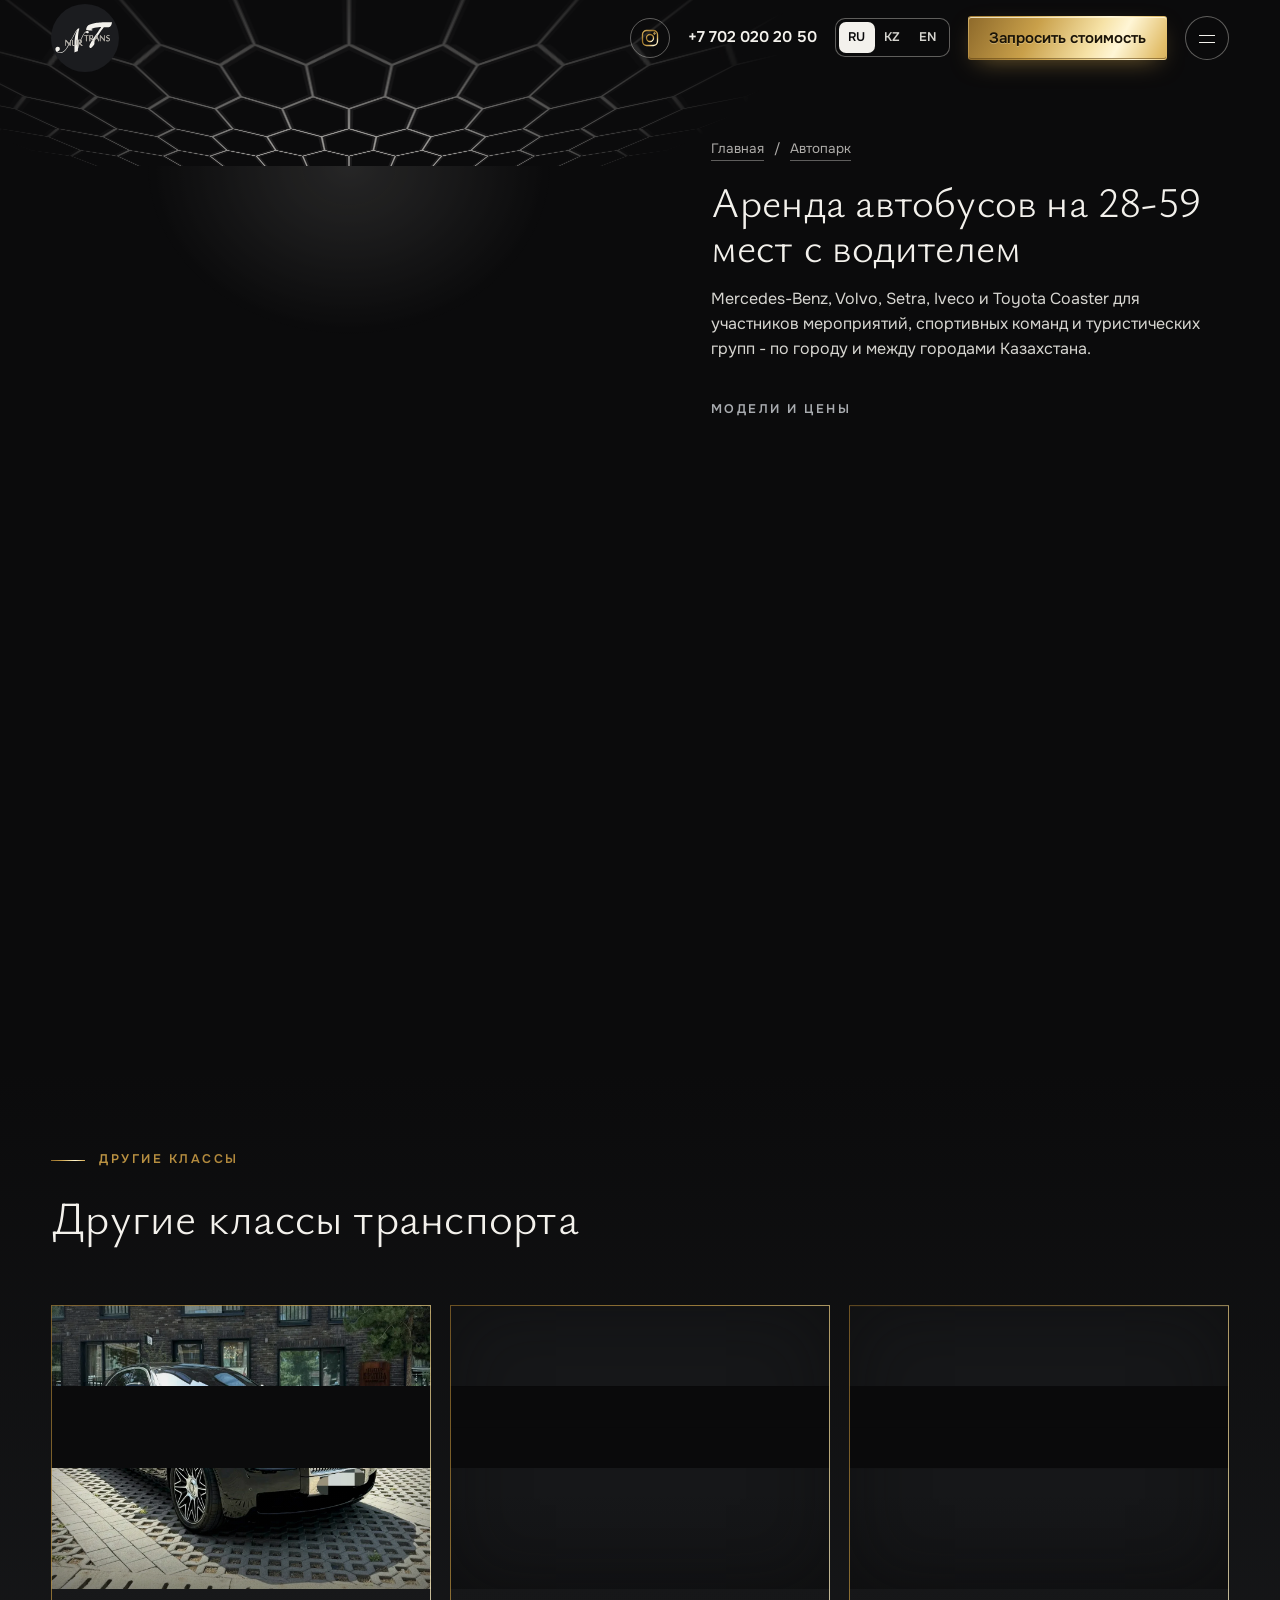
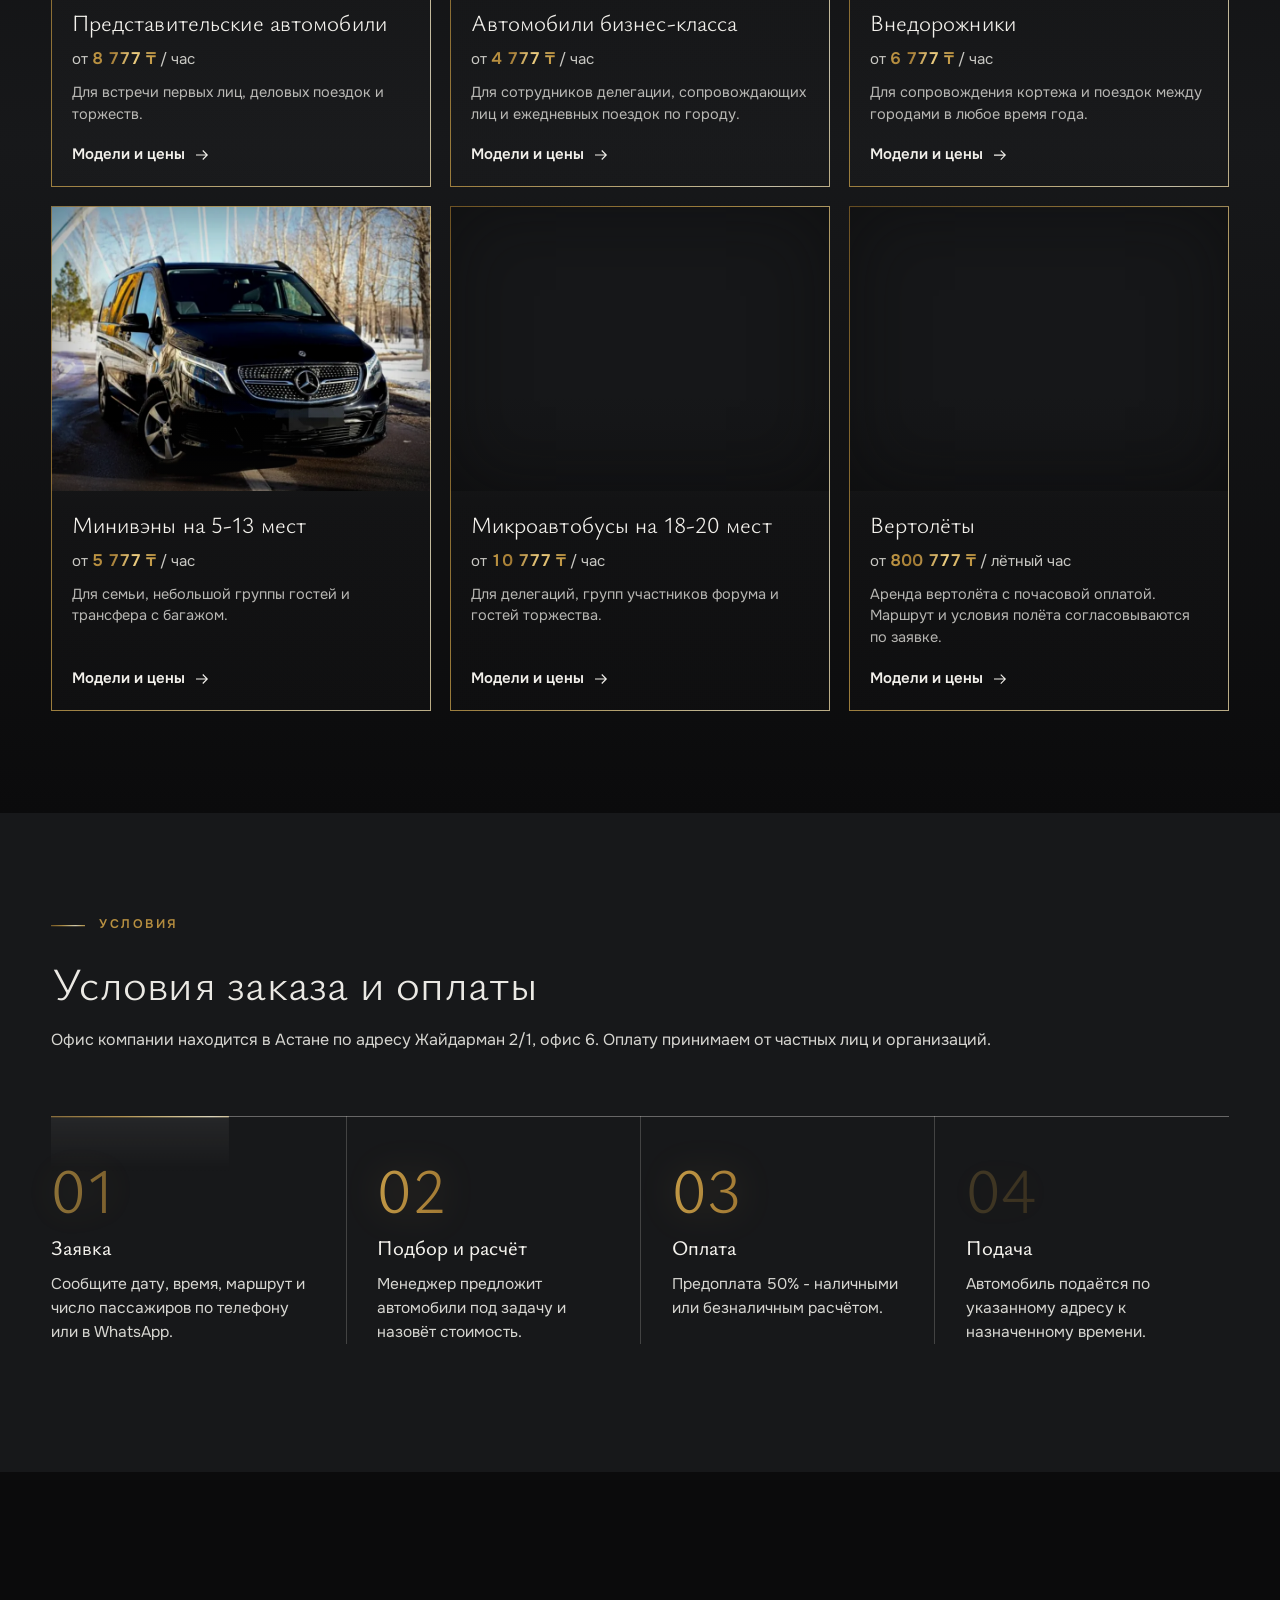
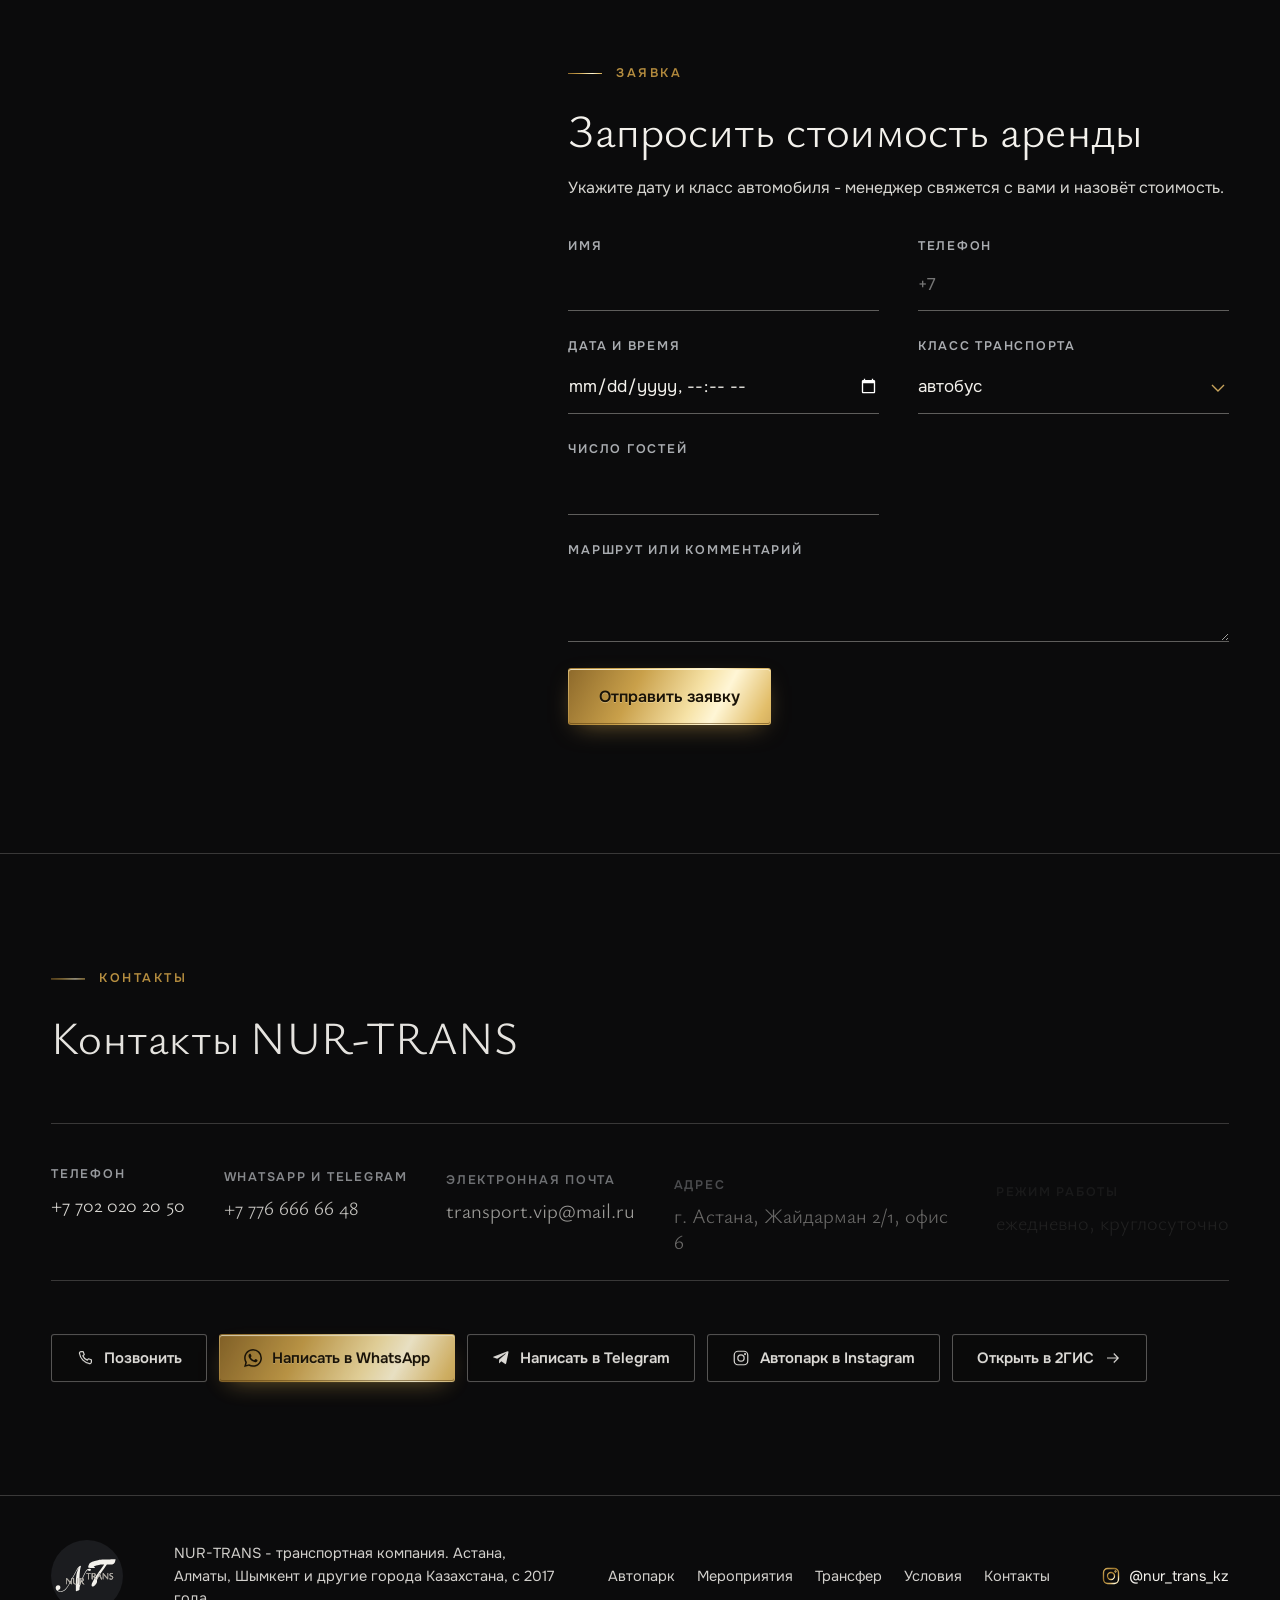
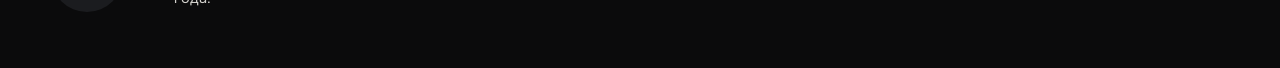
==== commit 9bc649c4: "Золотая рамка у плиток классов и карточек мероприятий, новое фото в блоке заявки" ====
--- a/avtobusy/index.html
+++ b/avtobusy/index.html
@@ -26,7 +26,7 @@
 <link rel="icon" type="image/png" sizes="16x16" href="../assets/img/favicon-16.png">
 <link rel="apple-touch-icon" href="../assets/img/apple-touch-icon.png">
 <link rel="preload" as="image" href="../assets/photos/bus-tourismo.webp" fetchpriority="high">
-<link rel="stylesheet" href="../styles.css?v=20261119-1">
+<link rel="stylesheet" href="../styles.css?v=20261119-2">
 <script type="application/ld+json">
 {"@context": "https://schema.org", "@graph": [{"@type": "BreadcrumbList", "itemListElement": [{"@type": "ListItem", "position": 1, "name": "NUR-TRANS", "item": "https://nur-trans.com/"}, {"@type": "ListItem", "position": 2, "name": "Автопарк", "item": "https://nur-trans.com/#avtopark"}, {"@type": "ListItem", "position": 3, "name": "Автобусы на 28-59 мест", "item": "https://nur-trans.com/avtobusy/"}]}, {"@type": "Service", "name": "Аренда автобусов на 28-59 мест с водителем", "url": "https://nur-trans.com/avtobusy/", "serviceType": "Автобусы на 28-59 мест", "provider": {"@id": "https://nur-trans.com/#org"}, "areaServed": ["Астана", "Алматы", "Шымкент", "Казахстан"]}]}
 </script>
@@ -145,7 +145,7 @@
   <div class="wrap req__in">
     <div class="req__side">
       <div class="lamp" aria-hidden="true"></div>
-      <figure class="frame"><img src="../assets/photos/plate-36.webp" width="1280" height="960" loading="lazy" decoding="async" alt="Задние кресла представительского автомобиля"></figure>
+      <figure class="frame"><img src="../assets/photos/card-20.webp" width="1080" height="715" style="object-position:32% 50%" loading="lazy" decoding="async" alt="Mercedes-Benz S-Class из парка NUR-TRANS в Астане"></figure>
     </div>
     <div class="req__main">
       <p class="kicker" data-i18n="rq.kicker">Заявка</p>
@@ -221,10 +221,10 @@
   <a class="mbar__ig" href="https://www.instagram.com/nur_trans_kz/" target="_blank" rel="noopener" aria-label="Instagram"><svg width="22" height="22"><use href="#ic-ig"/></svg></a>
 </nav>
 
-<script src="../assets/vendor/gsap.min.js?v=20261119-1" defer></script>
-<script src="../assets/vendor/ScrollTrigger.min.js?v=20261119-1" defer></script>
-<script src="../assets/vendor/SplitText.min.js?v=20261119-1" defer></script>
-<script src="../assets/vendor/lenis.min.js?v=20261119-1" defer></script>
-<script src="../script.js?v=20261119-1" defer></script>
+<script src="../assets/vendor/gsap.min.js?v=20261119-2" defer></script>
+<script src="../assets/vendor/ScrollTrigger.min.js?v=20261119-2" defer></script>
+<script src="../assets/vendor/SplitText.min.js?v=20261119-2" defer></script>
+<script src="../assets/vendor/lenis.min.js?v=20261119-2" defer></script>
+<script src="../script.js?v=20261119-2" defer></script>
 </body>
 </html>
--- a/styles.css
+++ b/styles.css
@@ -470,3 +470,20 @@
 }
 @media (max-width:820px){.mord{width:38px;height:38px}}
 @media (prefers-reduced-motion:reduce){.cls .frame img{transition:none}}
+
+/* 19.11.2026: золотая рамка-окантовка у плиток классов и карточек мероприятий */
+.cls{border-top:0}
+.cls::after,.role::after{content:"";position:absolute;inset:0;z-index:2;padding:1px;background:var(--gold-metal) 0 0/250% 250%;-webkit-mask:linear-gradient(#000 0 0) content-box,linear-gradient(#000 0 0);-webkit-mask-composite:xor;mask:linear-gradient(#000 0 0) content-box exclude,linear-gradient(#000 0 0);opacity:.75;pointer-events:none;animation:goldFace 5.5s ease-in-out infinite;transition:opacity var(--t2) var(--ease)}
+.cls--cta::after{opacity:1}
+@media (hover:hover) and (pointer:fine){a.cls:hover::after{opacity:1}}
+.role{position:relative;padding:0 0 clamp(18px,1.6vw,26px);border-bottom:0;background:linear-gradient(to bottom,rgba(243,241,236,.07),rgba(243,241,236,.015) 60%)}
+.role>:not(.role__ph){margin-inline:clamp(18px,1.6vw,26px)}
+.role__ph{margin-bottom:8px}
+@media (max-width:620px){
+  .roles{gap:10px}
+  .role{padding:0;column-gap:14px}
+  .role>:not(.role__ph){margin-inline:0 14px}
+  .role h3{margin-top:14px}
+  .role__links{margin-bottom:14px}
+}
+@media (prefers-reduced-motion:reduce){.cls::after,.role::after{animation:none}}
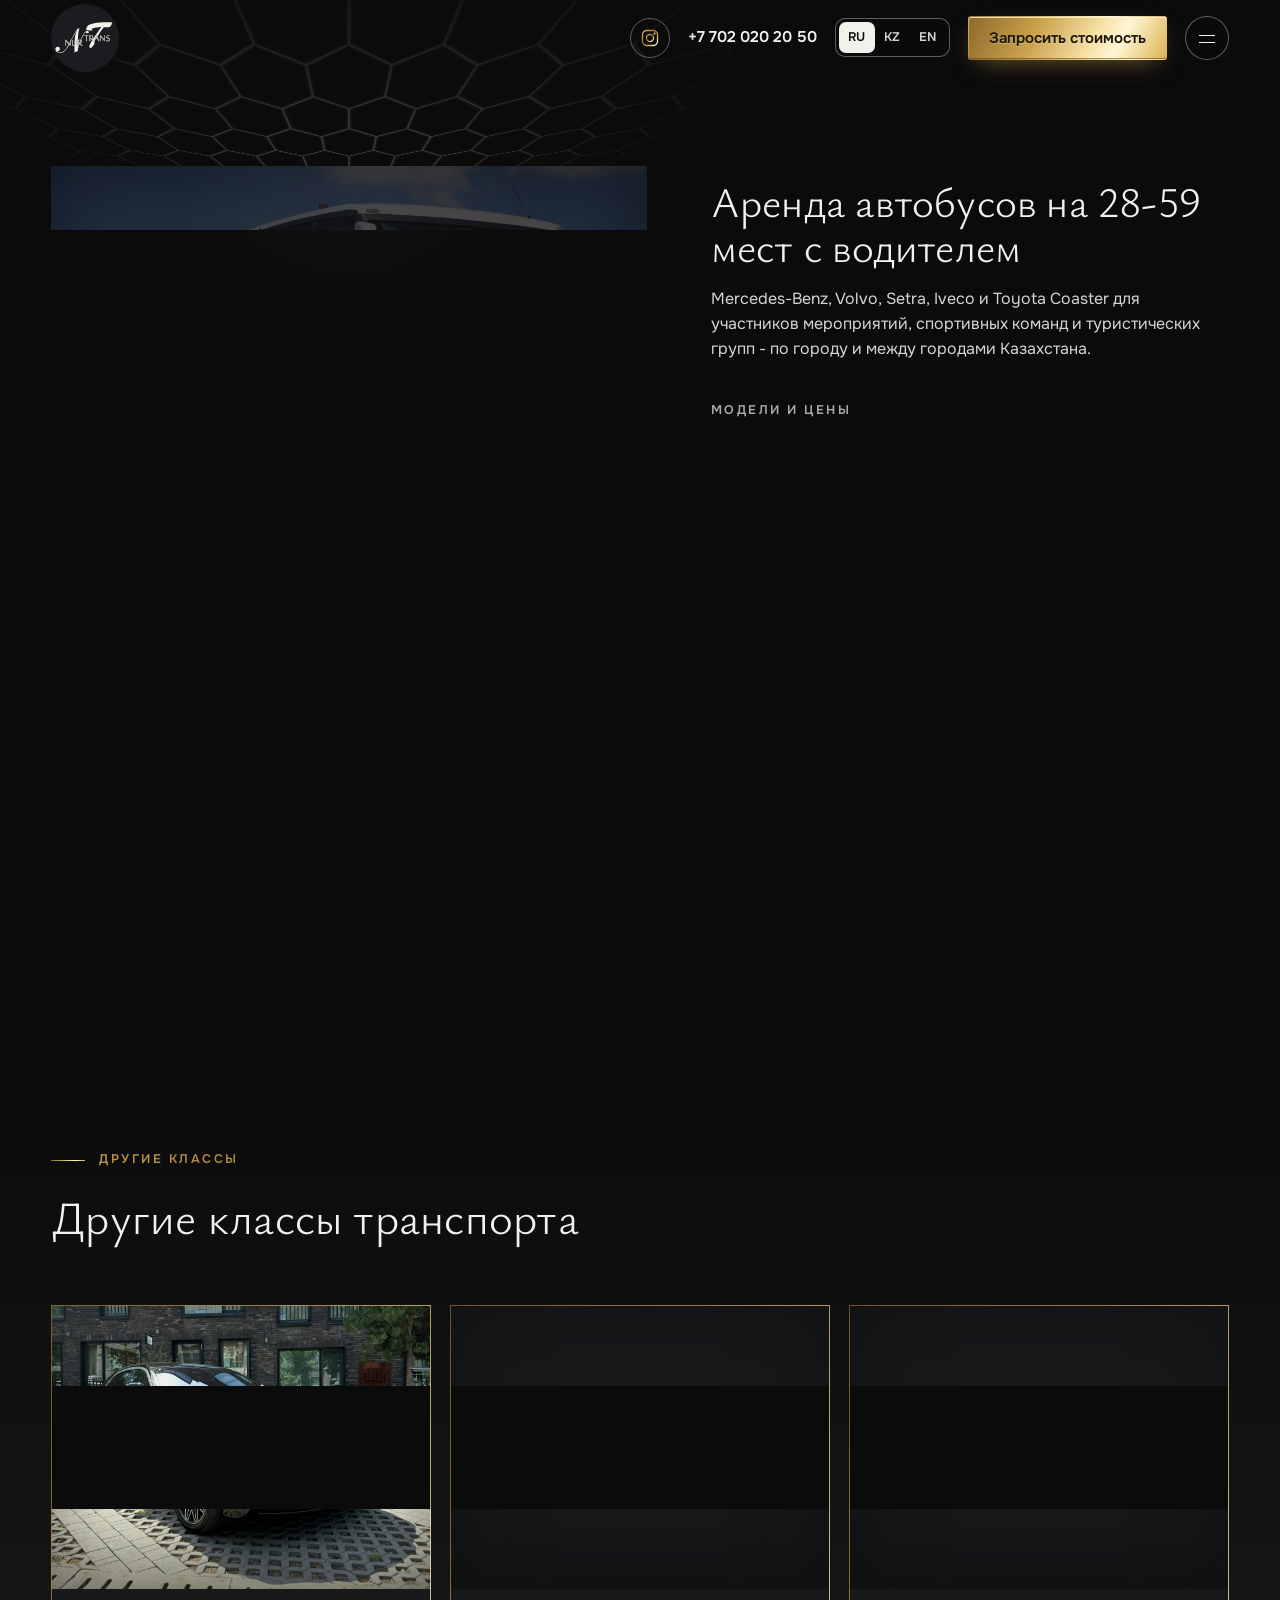
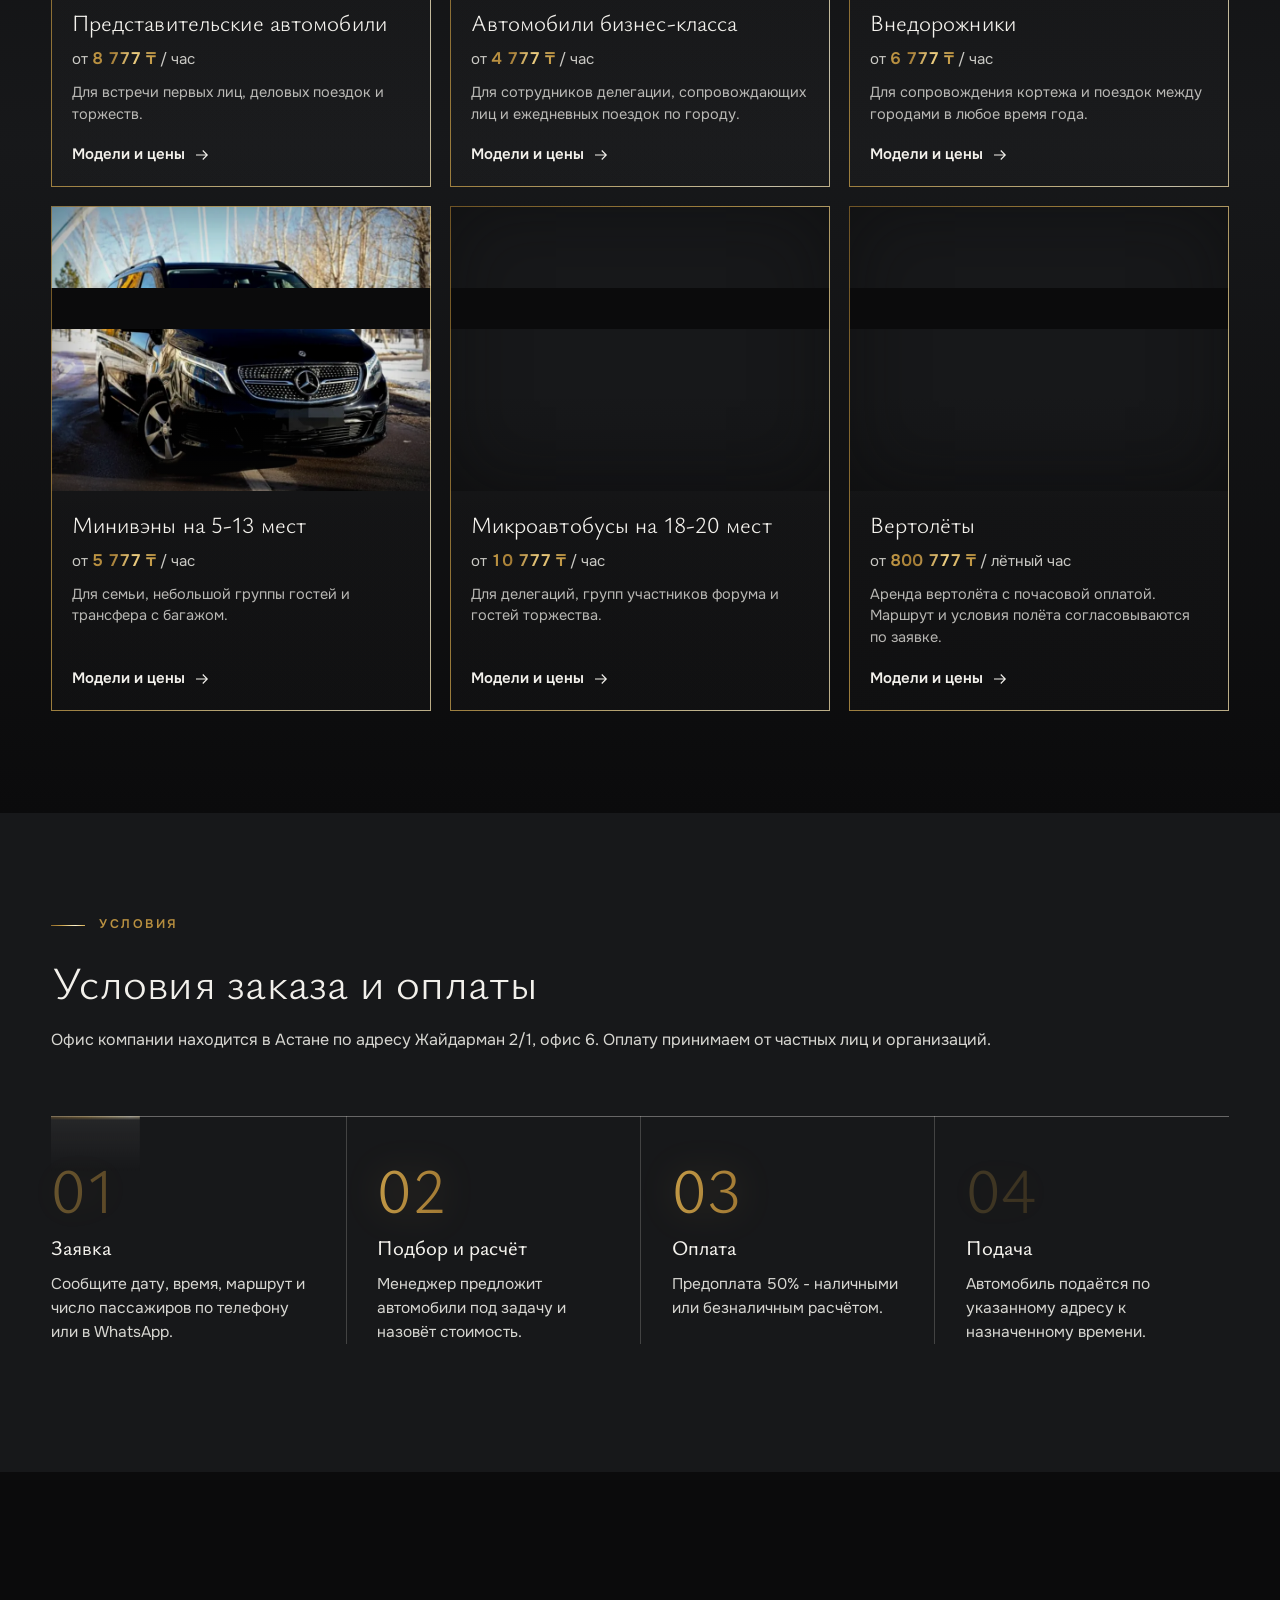
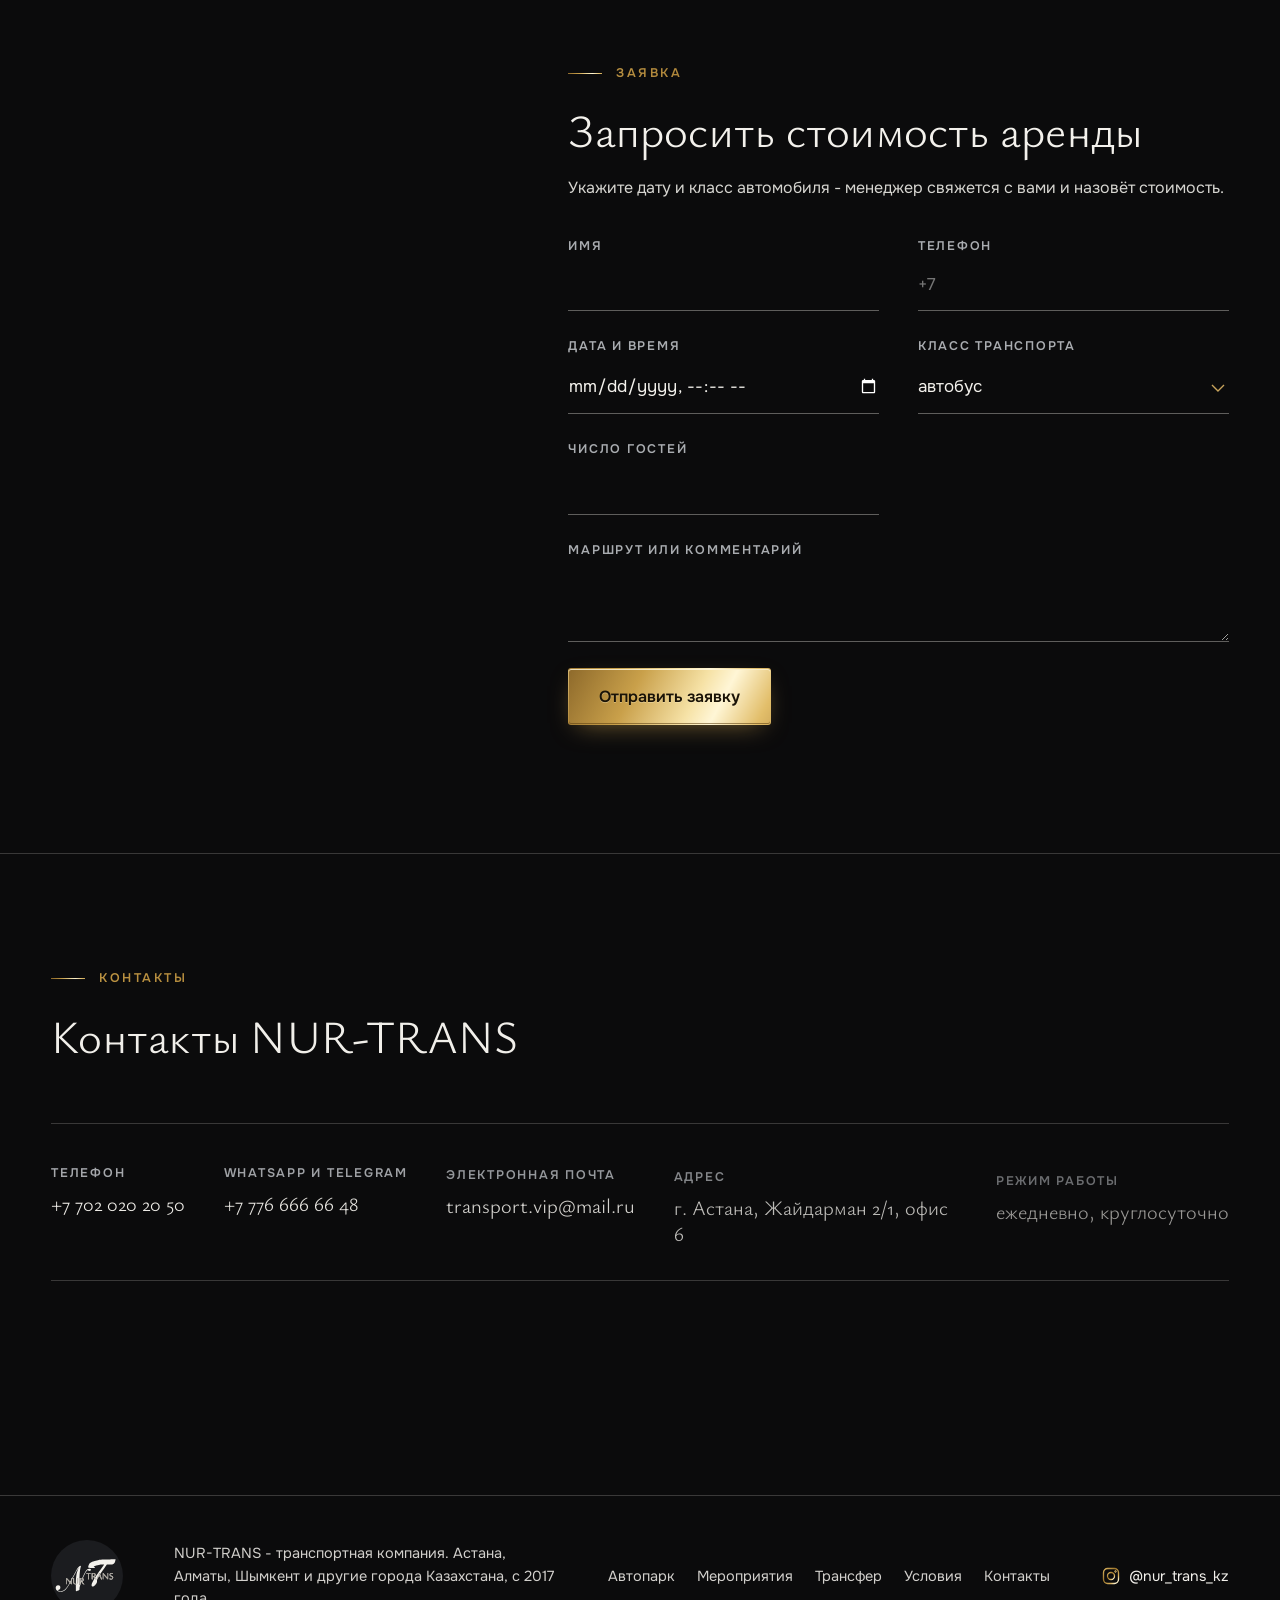
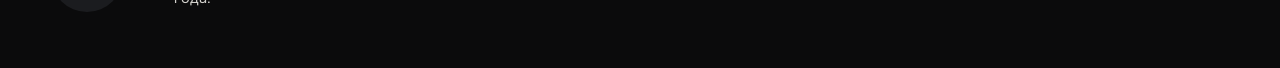
==== commit 58e52c85: "Конверсии Google Ads: звонок, WhatsApp, форма на всех страницах" ====
--- a/avtobusy/index.html
+++ b/avtobusy/index.html
@@ -26,9 +26,29 @@
 <link rel="icon" type="image/png" sizes="16x16" href="../assets/img/favicon-16.png">
 <link rel="apple-touch-icon" href="../assets/img/apple-touch-icon.png">
 <link rel="preload" as="image" href="../assets/photos/bus-tourismo.webp" fetchpriority="high">
-<link rel="stylesheet" href="../styles.css?v=20261119-2">
+<link rel="stylesheet" href="../styles.css?v=20261123-1">
 <script type="application/ld+json">
 {"@context": "https://schema.org", "@graph": [{"@type": "BreadcrumbList", "itemListElement": [{"@type": "ListItem", "position": 1, "name": "NUR-TRANS", "item": "https://nur-trans.com/"}, {"@type": "ListItem", "position": 2, "name": "Автопарк", "item": "https://nur-trans.com/#avtopark"}, {"@type": "ListItem", "position": 3, "name": "Автобусы на 28-59 мест", "item": "https://nur-trans.com/avtobusy/"}]}, {"@type": "Service", "name": "Аренда автобусов на 28-59 мест с водителем", "url": "https://nur-trans.com/avtobusy/", "serviceType": "Автобусы на 28-59 мест", "provider": {"@id": "https://nur-trans.com/#org"}, "areaServed": ["Астана", "Алматы", "Шымкент", "Казахстан"]}]}
+</script>
+<script async src="https://www.googletagmanager.com/gtm.js?id=GTM-THR3546C"></script>
+<script>
+  window.dataLayer = window.dataLayer || [];
+  function gtag(){dataLayer.push(arguments);}
+  gtag('js', new Date());
+  window.AW_CONV = {
+    phone: 'AW-18591531734/GYgZCI-a-r0dENaFkaFF',
+    contact: 'AW-18591531734/q_MeCNe--b0dENaFkaFF',
+    form: 'AW-18591531734/TJP2CO2w-r0dENaFkaFF'
+  };
+  function gtag_report_conversion(url, sendTo) {
+    gtag('event', 'conversion', {
+      'send_to': sendTo || window.AW_CONV.phone,
+      'value': 1.0,
+      'currency': 'USD',
+      'transport_type': 'beacon'
+    });
+    return false;
+  }
 </script>
 <script src="https://lead-bot.sultan-askarov-kz.workers.dev/t.js" data-site="nurtrans" defer></script>
 </head>
@@ -221,10 +241,10 @@
   <a class="mbar__ig" href="https://www.instagram.com/nur_trans_kz/" target="_blank" rel="noopener" aria-label="Instagram"><svg width="22" height="22"><use href="#ic-ig"/></svg></a>
 </nav>
 
-<script src="../assets/vendor/gsap.min.js?v=20261119-2" defer></script>
-<script src="../assets/vendor/ScrollTrigger.min.js?v=20261119-2" defer></script>
-<script src="../assets/vendor/SplitText.min.js?v=20261119-2" defer></script>
-<script src="../assets/vendor/lenis.min.js?v=20261119-2" defer></script>
-<script src="../script.js?v=20261119-2" defer></script>
+<script src="../assets/vendor/gsap.min.js?v=20261123-1" defer></script>
+<script src="../assets/vendor/ScrollTrigger.min.js?v=20261123-1" defer></script>
+<script src="../assets/vendor/SplitText.min.js?v=20261123-1" defer></script>
+<script src="../assets/vendor/lenis.min.js?v=20261123-1" defer></script>
+<script src="../script.js?v=20261123-1" defer></script>
 </body>
 </html>
